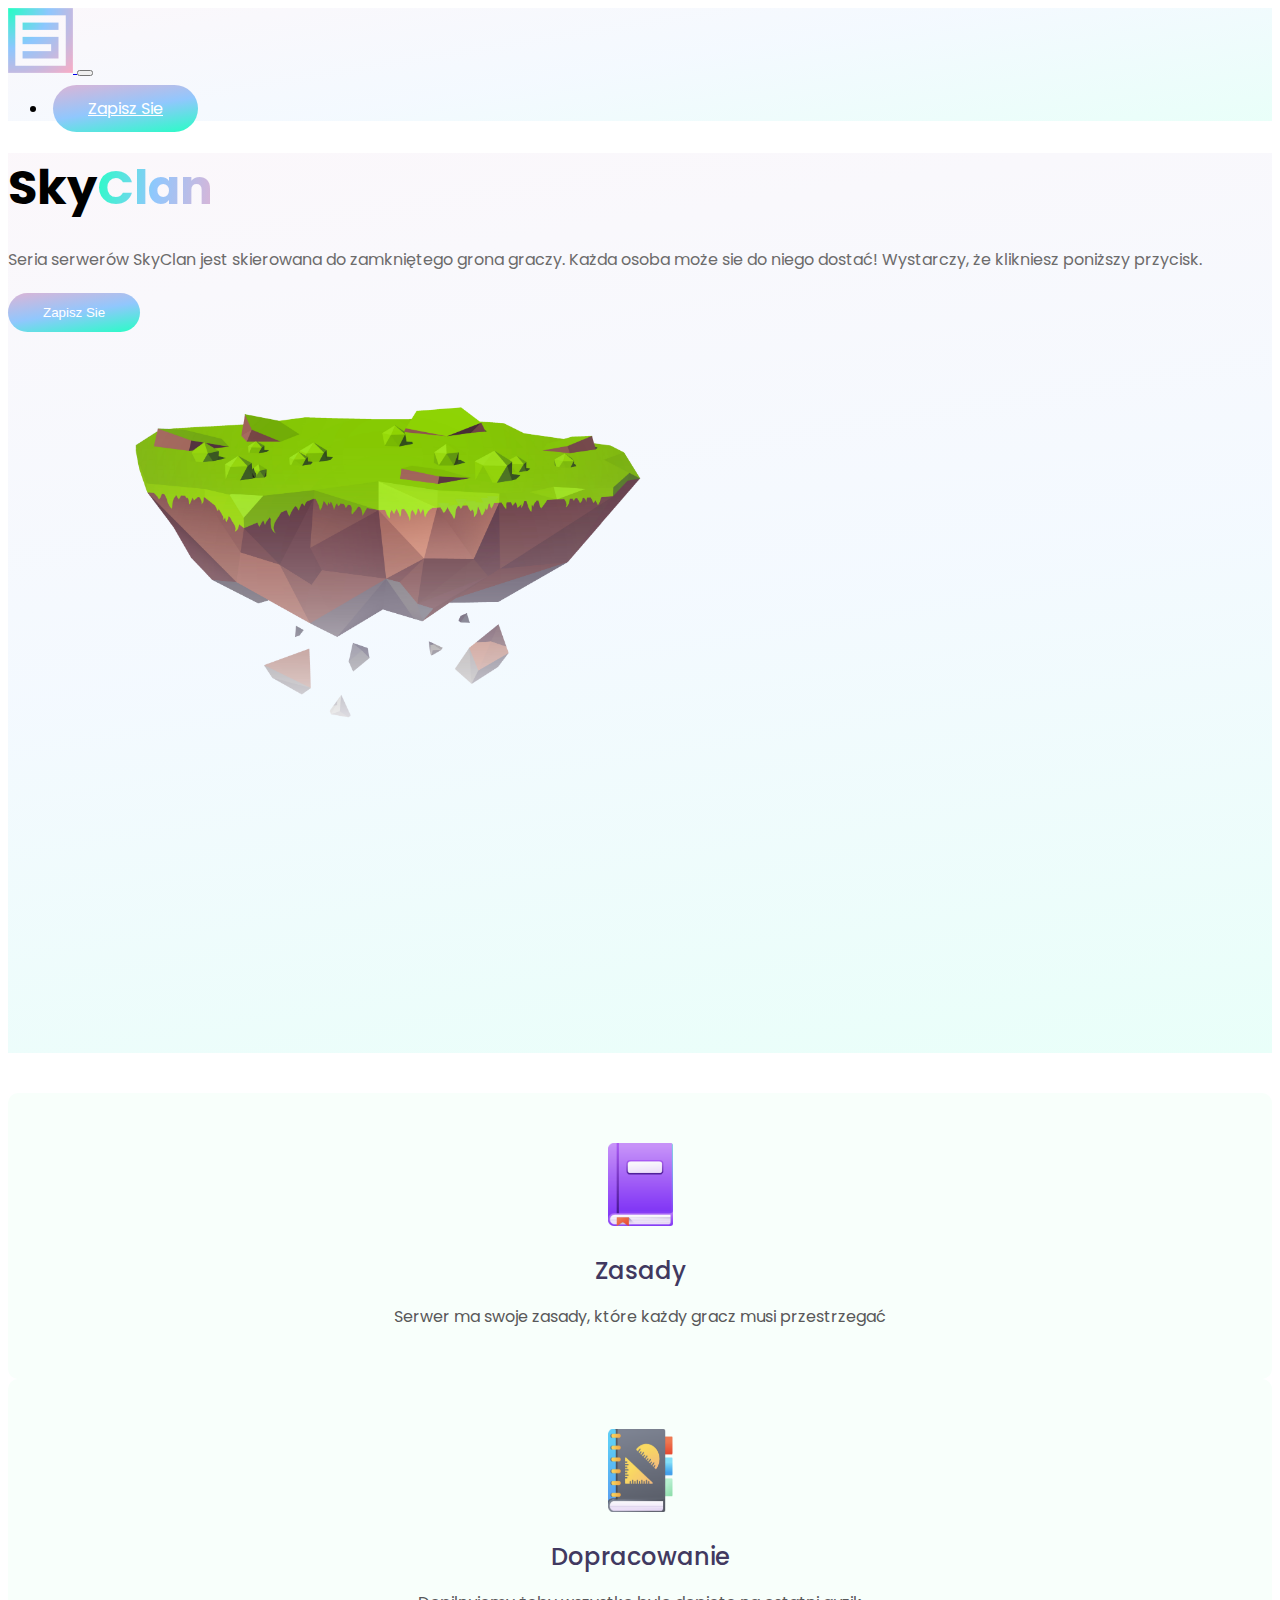
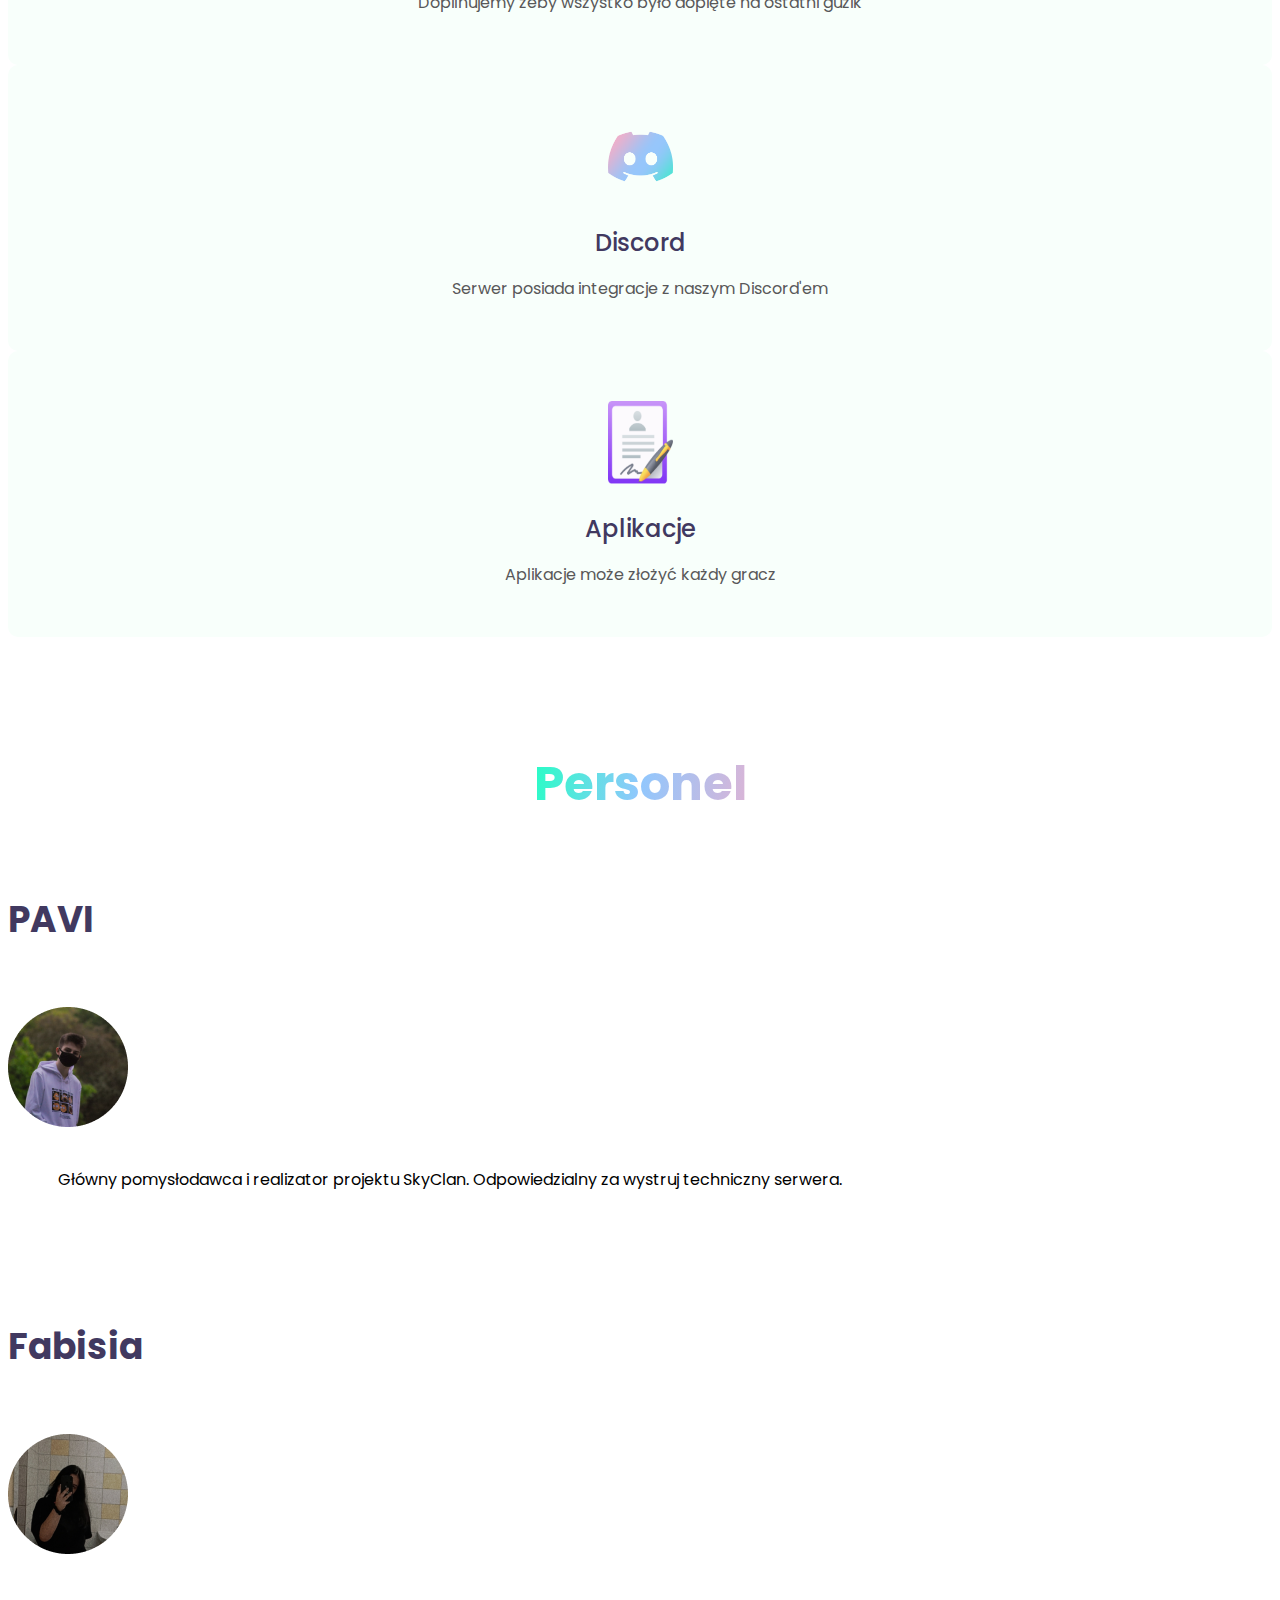
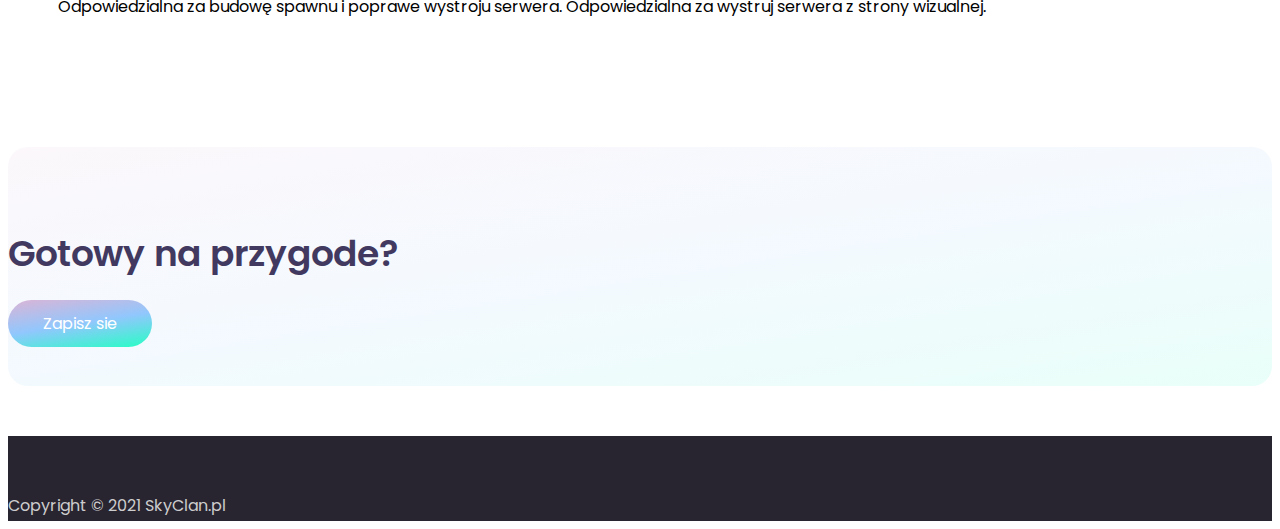
==== index.html @ 45b45f4d "Add files via upload" ====
<!DOCTYPE html>
<html lang="pl">
<head>
    <meta charset="UTF-8">
    <meta name="viewport" content="width=device-width, initial-scale=1.0">
    <title>SkyClan</title>
    <link rel="stylesheet" href="https://stackpath.bootstrapcdn.com/bootstrap/4.5.0/css/bootstrap.min.css" integrity="sha384-9aIt2nRpC12Uk9gS9baDl411NQApFmC26EwAOH8WgZl5MYYxFfc+NcPb1dKGj7Sk" crossorigin="anonymous">   
    <link href="https://fonts.googleapis.com/css2?family=Poppins:ital,wght@0,100;0,200;0,300;0,400;0,500;0,600;0,700;0,800;0,900;1,100;1,200;1,300;1,400;1,500;1,600;1,700;1,800;1,900&display=swap" rel="stylesheet">  
    <link rel="stylesheet" href="style.css"> 
    <link rel="shortcut icon" href="logo.png">

    <meta content="SkyClan" property="og:title">
    <meta content="SkyClan Official page." property="og:description">
    <meta content="https://media.discordapp.net/attachments/711134275398795275/913499592010649631/SkyClan-ByPavi.png" property="og:image">
    <meta content="#94a8f1" data-react-helmet="true" name="theme-color">
</head>
<body>
    <!--
    ===================
        NAVIGATION
    ===================
    -->
    <header class="nav-scroll fixed-top mh-xss-mobile-nav">
        <div class="container">
            <nav class="navbar navbar-expand-lg navbar-light">
                <a class="navbar-brand" href="#">
                    <img src="images/logo.png" alt="" width="65">
                </a>
                <button class="navbar-toggler" type="button" data-toggle="collapse" data-target="#navbarNav" aria-controls="navbarNav" aria-expanded="false" aria-label="Toggle navigation">
                    <span class="navbar-toggler-icon"></span>
                </button>
                <div class="collapse navbar-collapse" id="navbarNav">
                    <ul class="navbar-nav ml-auto">
                        <li class="nav-item">
                            <a class="nav-link nav-btn" href="#subscribe">Zapisz Sie</a>
                        </li>                            
                    </ul>
                </div>
            </nav>
        </div>
    </header>
    <!--
    ==============
        HOME 
    ==============
    -->
    <section class="header-section d-flex align-items-center">
        <div class="container">
            <div class="row">
                <div class="col-lg-5 col-md-12">
                    <div class="header-details">
                        <h1>Sky<span>Clan</span></h1>
                        <p>Seria serwerów SkyClan jest skierowana do zamkniętego grona graczy. Każda osoba może sie do niego dostać! Wystarczy, że klikniesz poniższy przycisk.</p>
                        <button class="get-btn">Zapisz Sie</button>
                    </div>
                </div>
                <div class="col-lg-6 col-md-12 ml-auto">
                    <div class="header-image">
                        <img src="images/picture/header-image.png" alt="" class="img-fluid floating" width="700">
                    </div>
                </div>
            </div>
        </div>
    </section>  
    <!--
    ==============
        Cards 
    ==============
    -->  
    <section class="cards-section sec-padding">
        <div class="container">
            <div class="row">
                <div class="col-md-6 col-lg-3 col-sm-6">
                    <div class="cards-inner">
                        <img src="images/icon/book.png" alt="" class="img-fluid">
                        <h5>Zasady</h5>
                        <p>Serwer ma swoje zasady, które każdy gracz musi przestrzegać</p>
                    </div>
                </div>
                <div class="col-md-6 col-lg-3 col-sm-6">
                    <div class="cards-inner">
                        <img src="images/icon/students-icon-2.png" alt="" class="img-fluid">
                        <h5>Dopracowanie</h5>
                        <p>Dopilnujemy żeby wszystko było dopięte na ostatni guzik</p>
                    </div>
                </div>
                <div class="col-md-6 col-lg-3 col-sm-6">
                    <div class="cards-inner">
                        <img src="images/icon/discord.png" alt="" class="">
                        <h5>Discord</h5>
                        <p>Serwer posiada integracje z naszym Discord'em</p>
                    </div>
                </div>
                <div class="col-md-6 col-lg-3 col-sm-6">
                    <div class="cards-inner">
                        <img src="images/icon/student-icon.png" alt="" class="img-fluid">
                        <h5>Aplikacje</h5>
                        <p>Aplikacje może złożyć każdy gracz</p>
                    </div>
                </div>                                                
            </div>
        </div>
    </section>    
    <!--
    ==============
        Testimonial 
    ==============
    -->  

    <section class="testimonial-section sec-padding">      
        <div class="container">
            <div class="header-details">
                <center><h1><span>Personel</span></h1></center>
            </div>
            <br>
            <h2 class="text-center title-text">PAVI</h2>  
            <div class="row">
                <div class="col-md-9 mx-auto">
                    <div class="testimonial-inner d-lg-flex justify-content-between">
                        <img src="images/picture/pavi.png" alt="" class="img-fluid">
                        <p>Główny pomysłodawca i realizator projektu SkyClan. Odpowiedzialny za wystruj techniczny serwera.</p>
                    </div>
                </div>
            </div>
        </div>
    </section> 
    <section class="testimonial-section sec-padding">      
        <div class="container">
            <h2 class="text-center title-text">Fabisia</h2>  
            <div class="row">
                <div class="col-md-9 mx-auto">
                    <div class="testimonial-inner d-lg-flex justify-content-between">
                        <img src="images/picture/fabisia.png" alt="" class="img-fluid">
                        <p>Odpowiedzialna za budowę spawnu i poprawe wystroju serwera. Odpowiedzialna za wystruj serwera z strony wizualnej.</p>
                    </div>
                </div>
            </div>
        </div>
    </section> 
    <!--
    ==============
        Subscribe 
    ==============
    -->  
    <section class="subscribe-section" id="subscribe">
        <div class="container">
            <div class="row">
                <div class="col-md-12 col-lg-9 mx-auto">
                    <div class="subscribe-inner text-center">
                        <h2>Gotowy na przygode?</h2>
                        <a href="#" class="get-btn">Zapisz sie</a>                        
                    </div>
                </div>
            </div>
        </div>
    </section>    
    <!--
    ==============
        Footer 
    ==============
    -->  
    <footer class="footer-section">
        <div class="container">
            <div class="copyright text-center">
                <small>Copyright © 2021 SkyClan.pl</small>
            </div>
        </div>
    </footer>    
    <script src="https://code.jquery.com/jquery-3.5.1.slim.min.js" integrity="sha384-DfXdz2htPH0lsSSs5nCTpuj/zy4C+OGpamoFVy38MVBnE+IbbVYUew+OrCXaRkfj" crossorigin="anonymous"></script>
    <script src="https://cdn.jsdelivr.net/npm/popper.js@1.16.0/dist/umd/popper.min.js" integrity="sha384-Q6E9RHvbIyZFJoft+2mJbHaEWldlvI9IOYy5n3zV9zzTtmI3UksdQRVvoxMfooAo" crossorigin="anonymous"></script>
    <script src="https://stackpath.bootstrapcdn.com/bootstrap/4.5.0/js/bootstrap.min.js" integrity="sha384-OgVRvuATP1z7JjHLkuOU7Xw704+h835Lr+6QL9UvYjZE3Ipu6Tp75j7Bh/kR0JKI" crossorigin="anonymous"></script>
</body>
</html>
---- style.css ----
html{
    scroll-behavior: smooth;
}
body{
    font-family: 'Poppins', sans-serif;
}
.nav-item a{
    font-size: 16px;
    line-height: 24px;
    color: #000000;
}
.sec-padding{
    padding-bottom: 80px;
}
.fixed-top{
    background: rgb(39,254,197);
    background: linear-gradient(351deg, rgba(39,254,197, 0.1) 0%, rgba(145,199,253, 0.1) 50%, rgba(249, 173, 198, 0.1) 120%);
}
.nav-item{
    padding: 0px 5px;
}
.nav-btn{
    padding: 12px 35px;
    background: rgb(39,254,197);
    background: linear-gradient(351deg, rgba(39,254,197, 1) 0%, rgba(145,199,253, 1) 50%, rgba(249, 173, 198, 1) 120%);
    color: #ffffff !important;
    border: none;
    border-radius: 33px;
}

/* Header section */
.header-section{
    height: 100vh;
    background: rgb(39,254,197);
    background: linear-gradient(351deg, rgba(39,254,197, 0.1) 0%, rgba(145,199,253, 0.1) 50%, rgba(249, 173, 198, 0.1) 120%);
}
.header-details h6{
    color: #FD511A;
    font-weight: normal;
    font-size: 16px;
    line-height: 24px;
    margin-bottom: 10px;
}
.header-details h1{
    font-weight: bold;
    font-size: 48px;
    line-height: 70px;
    color: #000000;
    margin-bottom: 19px;
}
.header-details h1 span{
    background: -webkit-linear-gradient(351deg, rgba(39,254,197, 1) 0%, rgba(145,199,253, 1) 50%, rgba(249, 173, 198, 1) 120%);
     -webkit-background-clip: text;
     -webkit-text-fill-color: transparent;
}
.header-details p{
    font-size: 16px;
    line-height: 36px;
    color: #6C6B6B;
    margin-bottom: 15px;
}
.get-btn{
    padding: 12px 35px;
    background: rgb(39,254,197);
    background: linear-gradient(351deg, rgba(39,254,197, 1) 0%, rgba(145,199,253, 1) 50%, rgba(249, 173, 198, 1) 120%);
    color: #ffffff;
    border: none;
    border-radius: 33px;
    transition: all .3s;
}
.get-btn:hover{
    background-color: #1d9660;
}

/* Cards section */
.cards-section{
    margin-top: 40px;
}
.cards-inner{
    padding: 50px 0px;
    text-align: center;
    background: #F8FFFB;
    border-radius: 10px;
    transition: all .4s;
}
.cards-inner:hover{
    background: #FFFFFF;
    box-shadow: 0px 20px 40px rgba(0, 0, 0, 0.1);
}
.cards-inner img{
    width: 65px;
    height: 83px;
}
.cards-inner h5{
    font-weight: 500;
    font-size: 24px;
    line-height: 36px;
    color: #413960;
    margin-top: 20px;
    margin-bottom: 0;
}
.cards-inner p{
    font-size: 16px;
    line-height: 24px;
    color: #585859;
    margin-bottom: 0;
}

/* course-section */
.title-text{
    font-size: 36px;
    line-height: 54px;
    color: #413960;
    font-weight: bold;
    margin-bottom: 60px;
}
.card{
    border: none;
    background: #FFFFFF;
    box-shadow: 0px 10px 40px rgba(0, 0, 0, 0.1);
    border-radius: 18px;
}
.card-img-top{
    padding: 20px;
    padding-bottom: 0;
}
.card-body h5{
    font-weight: 500;
    font-size: 24px;
    line-height: 36px;
    color: #413960;
    margin-bottom: 3px;
}
.card-body p{
    font-size: 16px;
    line-height: 24px;
    color: #585859;
    margin-bottom: 19px;
}
.buy-btn{
    padding: 8px 27px;
    background-color: #21B573;
    color: #ffffff;
    border: none;
    border-radius: 33px;
    transition: all .3s;
}
.buy-btn:hover{
    background-color: #1d9660;
}
.card-footer{
    background: #ffffff;
    border-top: 0px;
    border-radius: 18px !important;
}
.date img{
    width: 24px;
    height: 24px;
}
.date h6{
    font-weight: 500;
    font-size: 16px;
    line-height: 24px;
    color: #585859;
    margin-left: 3px;
}
/* video area */
.video-section{
    background-color: #F0FFF0;
    padding: 80px 0px;
    margin-bottom: 50px;
}
.video-details h2{
    font-size: 36px;
    line-height: 54px;
    color: #413960;
}
.video-image img{
    border-radius: 20px;
}
.video-image{
    position: relative;
}
.video-icon{
    width: 70px;
    height: 70px;
    border-radius: 50%;
    background: #ffffff;
    position: absolute;
    top: 50%;
    left: 50%;
    transform: translate(-50%, -50%);
    display: grid;
    place-items: center;
    cursor: pointer;
}
/* testimonail section */
.testimonial-inner p{
    font-weight: normal;
    font-size: 16px;
    line-height: 30px;
    margin-bottom: 0;
    padding: 15px 0px;
    margin-left: 50px;
}
/* subscribe area */
.subscribe-inner{
    background: rgb(39,254,197);
    background: linear-gradient(351deg, rgba(39,254,197, 0.1) 0%, rgba(145,199,253, 0.1) 50%, rgba(249, 173, 198, 0.1) 120%);
    padding: 50px 0px;
    border-radius: 20px;
    margin-top: 30px;
    margin-bottom: 50px;
}
.subscribe-inner h2{
    font-size: 36px;
    line-height: 54px;
    color: #413960;
    margin-bottom: 30px;
    font-weight: 600;
}
.subscribe-inner a{
    text-decoration: none;
    color: #ffffff;
}
/* Footer section */
.footer-section{
    padding-top: 55px;
    background: #282531;
    color: #FFFFFF;
}
.footer-p p{
    font-weight: normal;
    font-size: 16px;
    line-height: 30px;
}
.footer-inner{
    padding-bottom: 75px;
}
.footer-list-item ul li{
    font-size: 16px;
    line-height: 30px;
    margin-bottom: 5px;
}
.footer-list-item ul li:nth-child(1){
    font-weight: bold;
}
.footer-list-item a{
    color: #FFFFFF;
    text-decoration: none;
}
small{
    font-size: 16px;
    line-height: 30px;
    color: #CDCDCD;
}

/* Responsive Css */
@media only screen and (max-width: 1024px) {
    .header-section{
        padding-top: 80px;
    }
}
@media only screen and (max-width: 991px) {
    .header-section {
        height: 100%;
        padding-bottom: 50px;
        padding-top: 0;
    }
    .header-details {
        padding-top: 120px;
    }
    .cards-inner{
        margin-bottom: 20px;
    }
    .video-details {
        margin-bottom: 50px;
    }
    .testimonial-inner{
        text-align: center;
    }
    .testimonial-inner p{
        margin-left: 0;
    }
    .nav-btn{
        max-width: 20%;
        text-align: center;
    }
}
@media only screen and (max-width: 767px) {
    .card-deck{
        display: block !important;
    }
    .card{
        margin-bottom: 30px !important;
    }
}
@media only screen and (max-width: 575px) {
    .header-details h1 {
        font-size: 44px;
        line-height: 65px;
        margin-bottom: 15px;
    }
    .footer-list-item ul li {
        font-size: 14px;
        line-height: 26px;
    }
}

@media only screen and (max-width: 575px) {
    .header-details2 h1 {
        font-size: 44px;
        line-height: 65px;
        margin-bottom: 15px;
    }
}

.floating { 
    animation-name: floating;
    animation-duration: 8s;
    animation-iteration-count: infinite;
    animation-timing-function: ease-in-out;
    margin-left: 30px;
    margin-top: 5px;
}
 
@keyframes floating {
    0% { transform: translate(5px,  0px); }
    50%  { transform: translate(0, 20px); }
    100%   { transform: translate(5px, -0px); }   
}
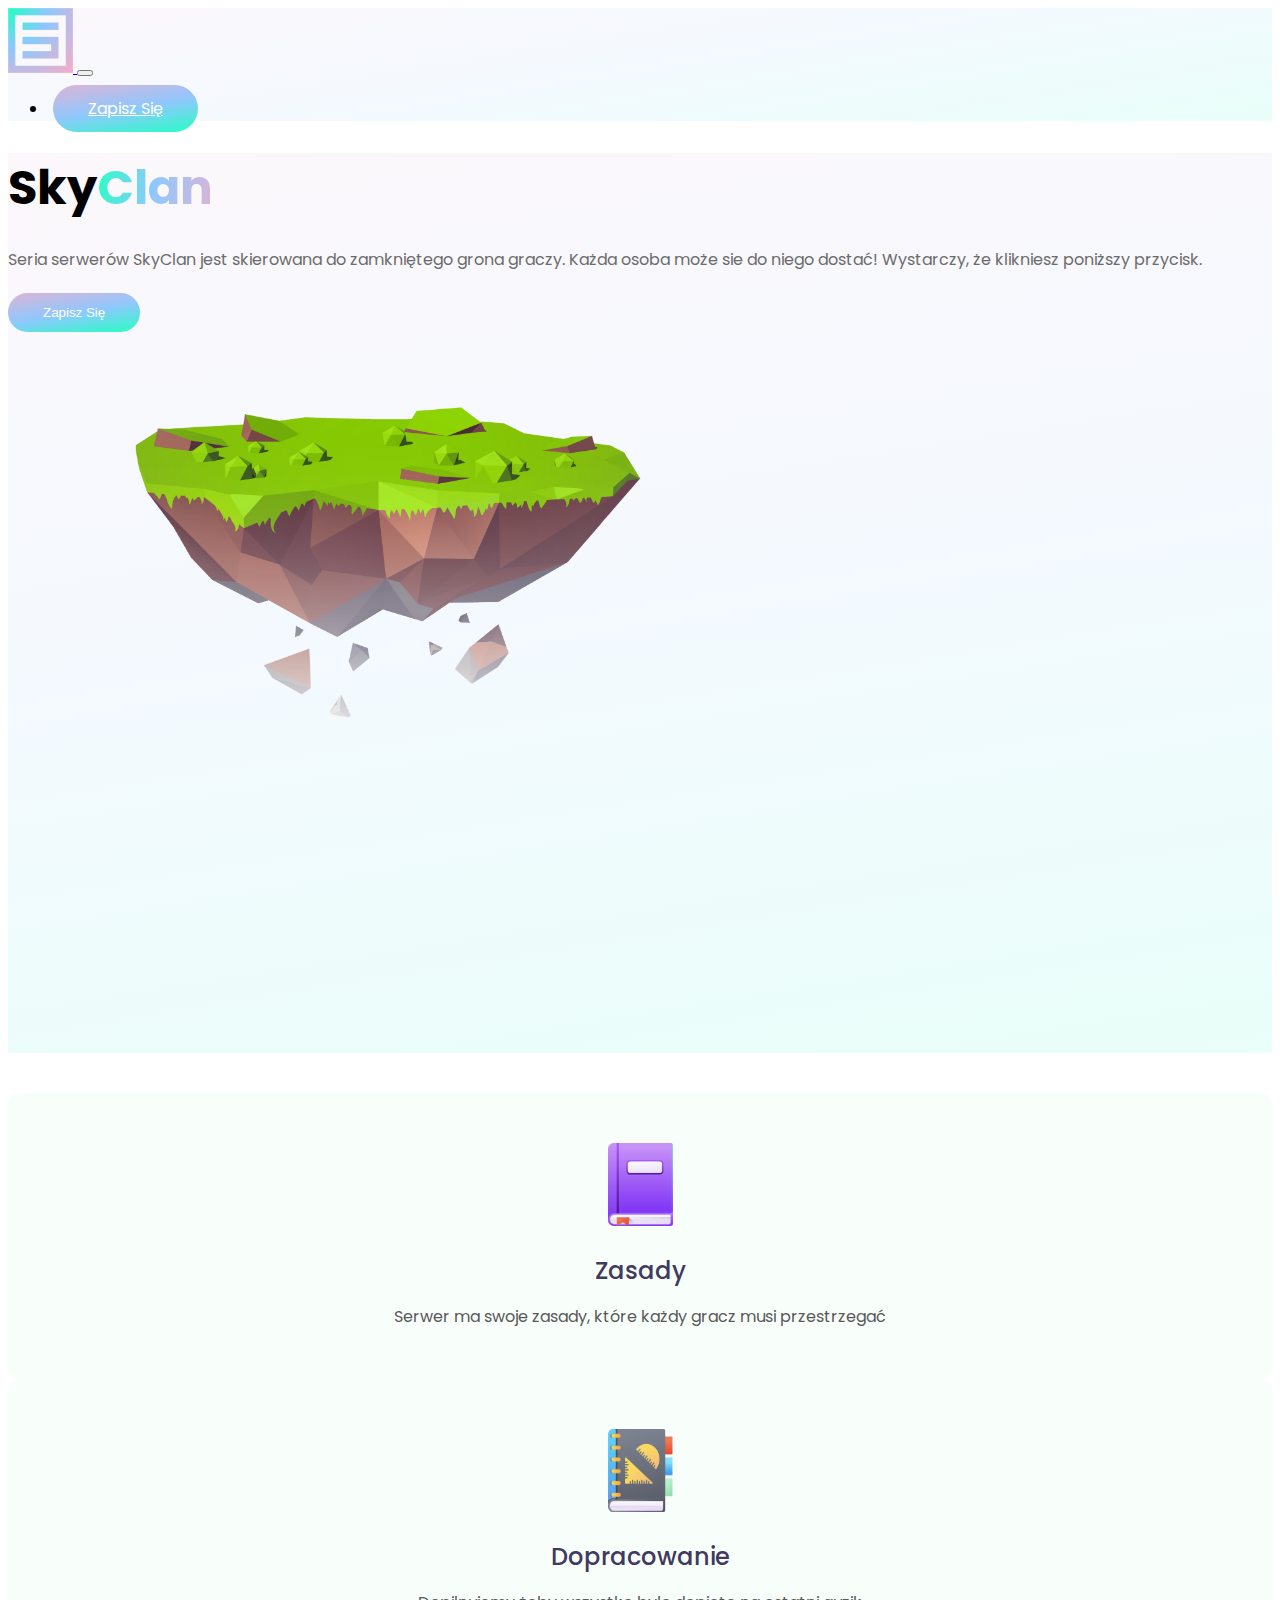
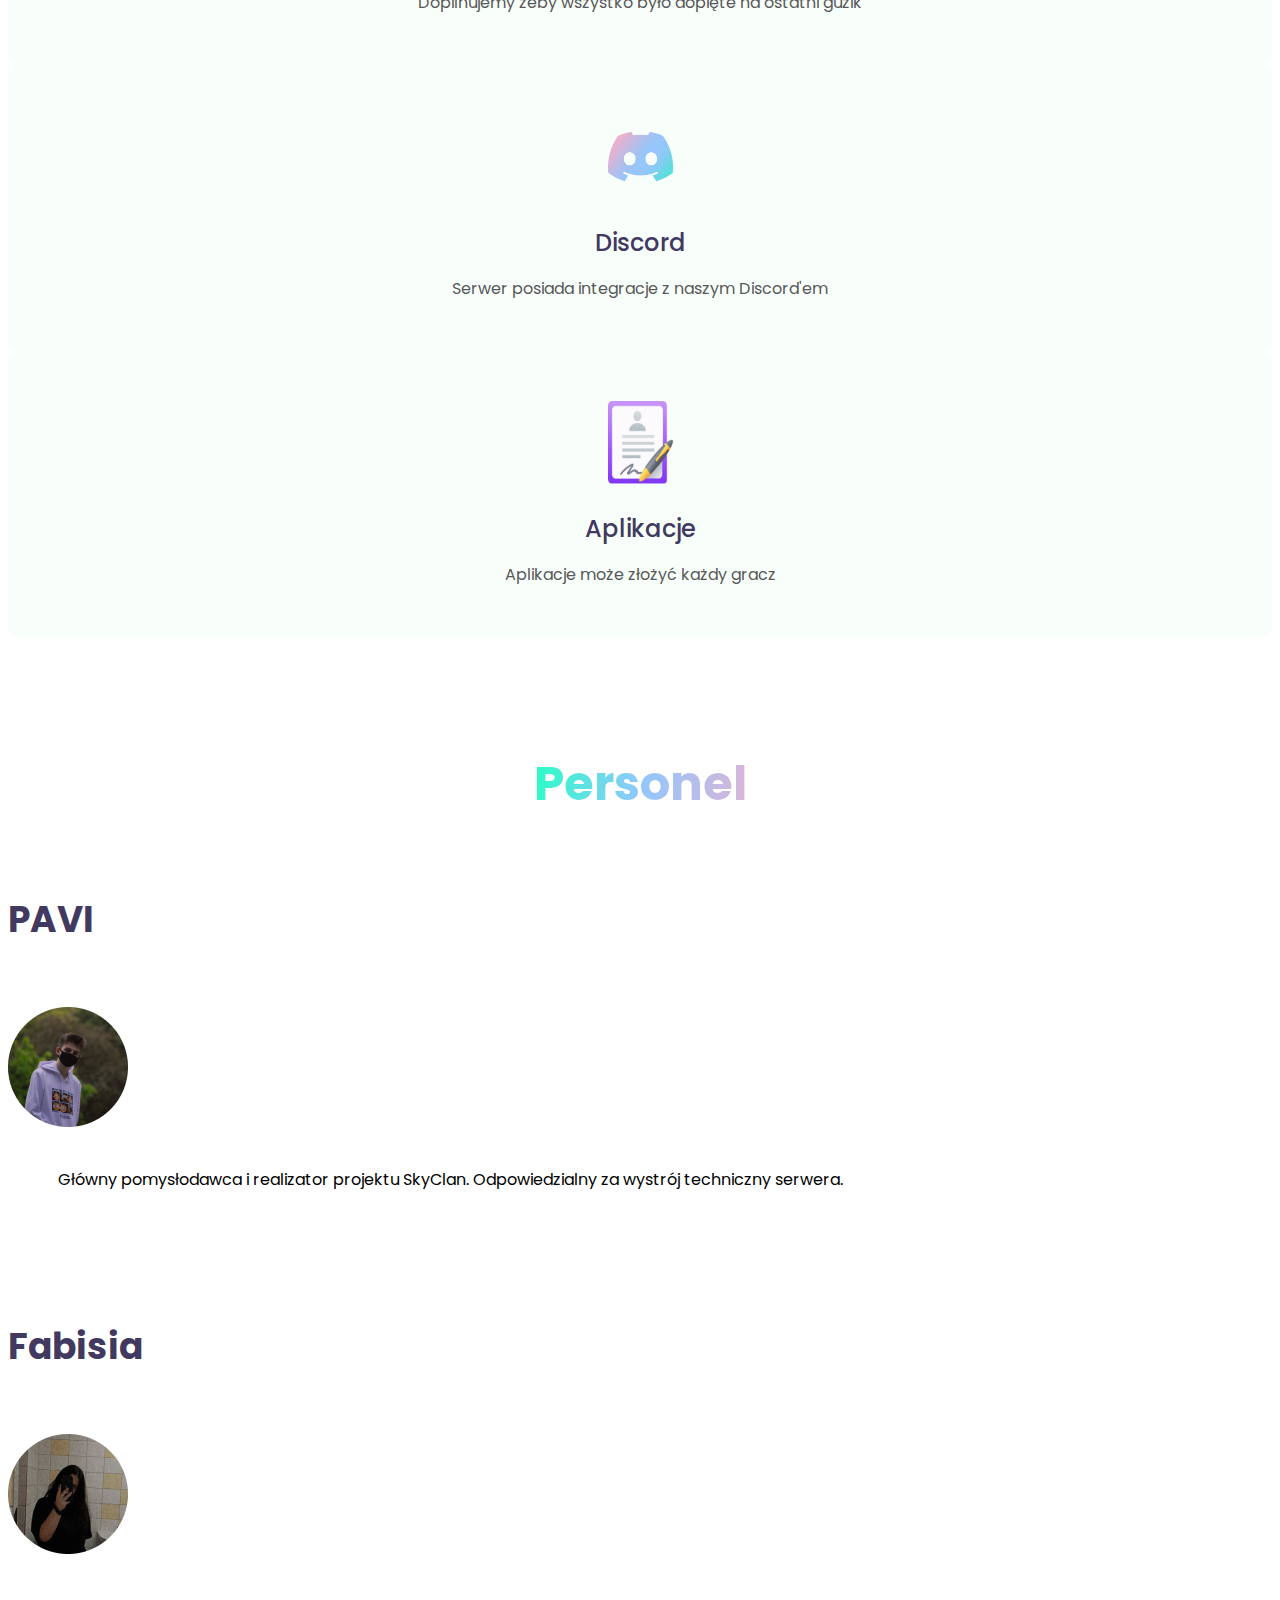
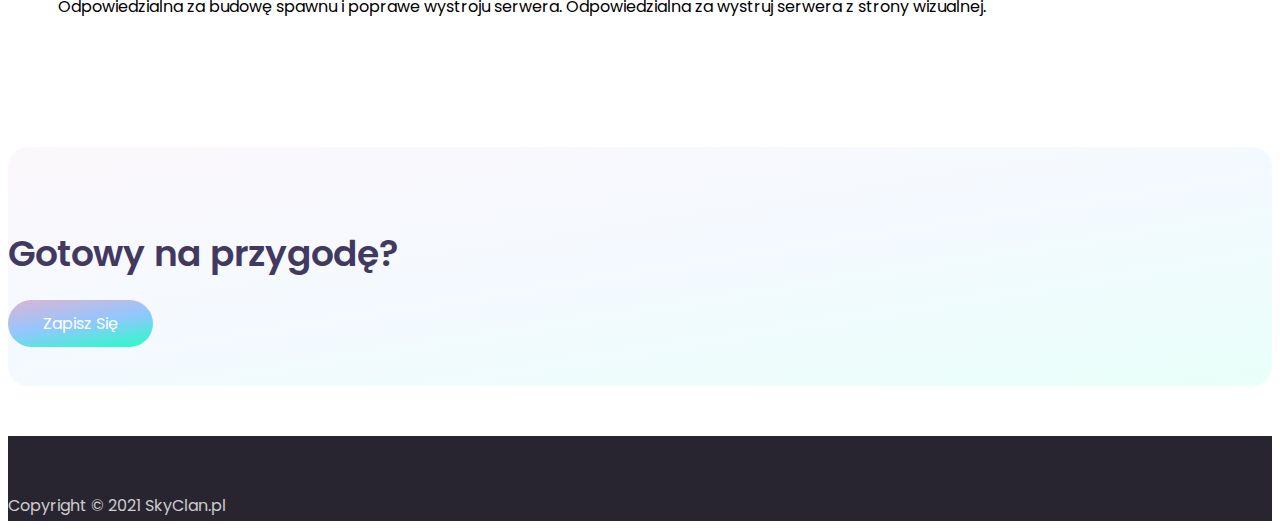
==== commit 500afc1e: "Update index.html" ====
--- a/index.html
+++ b/index.html
@@ -7,7 +7,7 @@
     <link rel="stylesheet" href="https://stackpath.bootstrapcdn.com/bootstrap/4.5.0/css/bootstrap.min.css" integrity="sha384-9aIt2nRpC12Uk9gS9baDl411NQApFmC26EwAOH8WgZl5MYYxFfc+NcPb1dKGj7Sk" crossorigin="anonymous">   
     <link href="https://fonts.googleapis.com/css2?family=Poppins:ital,wght@0,100;0,200;0,300;0,400;0,500;0,600;0,700;0,800;0,900;1,100;1,200;1,300;1,400;1,500;1,600;1,700;1,800;1,900&display=swap" rel="stylesheet">  
     <link rel="stylesheet" href="style.css"> 
-    <link rel="shortcut icon" href="logo.png">
+    <link rel="shortcut icon" href="images/logo.png">
 
     <meta content="SkyClan" property="og:title">
     <meta content="SkyClan Official page." property="og:description">
@@ -32,7 +32,7 @@
                 <div class="collapse navbar-collapse" id="navbarNav">
                     <ul class="navbar-nav ml-auto">
                         <li class="nav-item">
-                            <a class="nav-link nav-btn" href="#subscribe">Zapisz Sie</a>
+                            <a class="nav-link nav-btn" href="https://skyclan.pl/discord">Zapisz Się</a>
                         </li>                            
                     </ul>
                 </div>
@@ -51,7 +51,7 @@
                     <div class="header-details">
                         <h1>Sky<span>Clan</span></h1>
                         <p>Seria serwerów SkyClan jest skierowana do zamkniętego grona graczy. Każda osoba może sie do niego dostać! Wystarczy, że klikniesz poniższy przycisk.</p>
-                        <button class="get-btn">Zapisz Sie</button>
+                        <button class="get-btn" onclick="window.location.href='/discord'">Zapisz Się</button>
                     </div>
                 </div>
                 <div class="col-lg-6 col-md-12 ml-auto">
@@ -118,7 +118,7 @@
                 <div class="col-md-9 mx-auto">
                     <div class="testimonial-inner d-lg-flex justify-content-between">
                         <img src="images/picture/pavi.png" alt="" class="img-fluid">
-                        <p>Główny pomysłodawca i realizator projektu SkyClan. Odpowiedzialny za wystruj techniczny serwera.</p>
+                        <p>Główny pomysłodawca i realizator projektu SkyClan. Odpowiedzialny za wystrój techniczny serwera.</p>
                     </div>
                 </div>
             </div>
@@ -147,8 +147,8 @@
             <div class="row">
                 <div class="col-md-12 col-lg-9 mx-auto">
                     <div class="subscribe-inner text-center">
-                        <h2>Gotowy na przygode?</h2>
-                        <a href="#" class="get-btn">Zapisz sie</a>                        
+                        <h2>Gotowy na przygodę?</h2>
+                        <a href="https://skyclan.pl/discord" class="get-btn">Zapisz Się</a>                        
                     </div>
                 </div>
             </div>
@@ -170,4 +170,4 @@
     <script src="https://cdn.jsdelivr.net/npm/popper.js@1.16.0/dist/umd/popper.min.js" integrity="sha384-Q6E9RHvbIyZFJoft+2mJbHaEWldlvI9IOYy5n3zV9zzTtmI3UksdQRVvoxMfooAo" crossorigin="anonymous"></script>
     <script src="https://stackpath.bootstrapcdn.com/bootstrap/4.5.0/js/bootstrap.min.js" integrity="sha384-OgVRvuATP1z7JjHLkuOU7Xw704+h835Lr+6QL9UvYjZE3Ipu6Tp75j7Bh/kR0JKI" crossorigin="anonymous"></script>
 </body>
-</html>+</html>
--- a/style.css
+++ b/style.css
@@ -328,4 +328,5 @@
     0% { transform: translate(5px,  0px); }
     50%  { transform: translate(0, 20px); }
     100%   { transform: translate(5px, -0px); }   
-}+    
+}
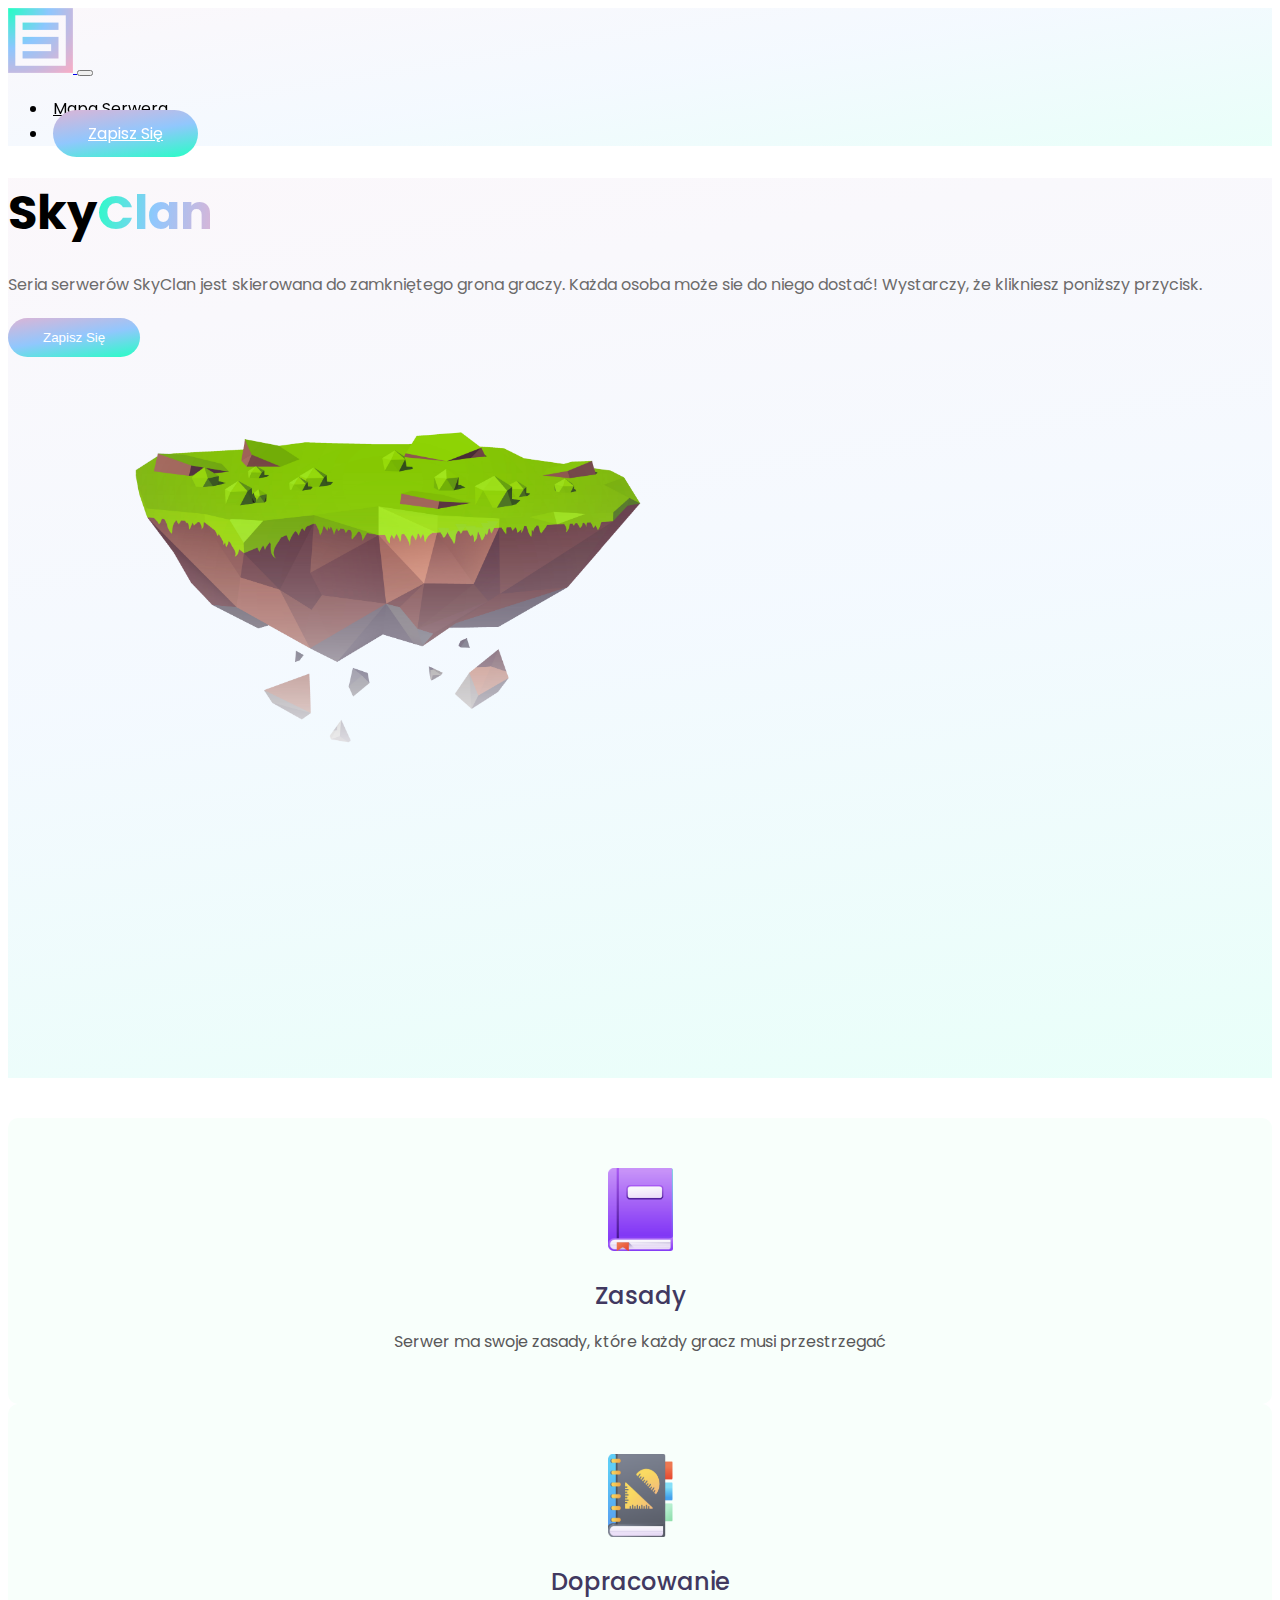
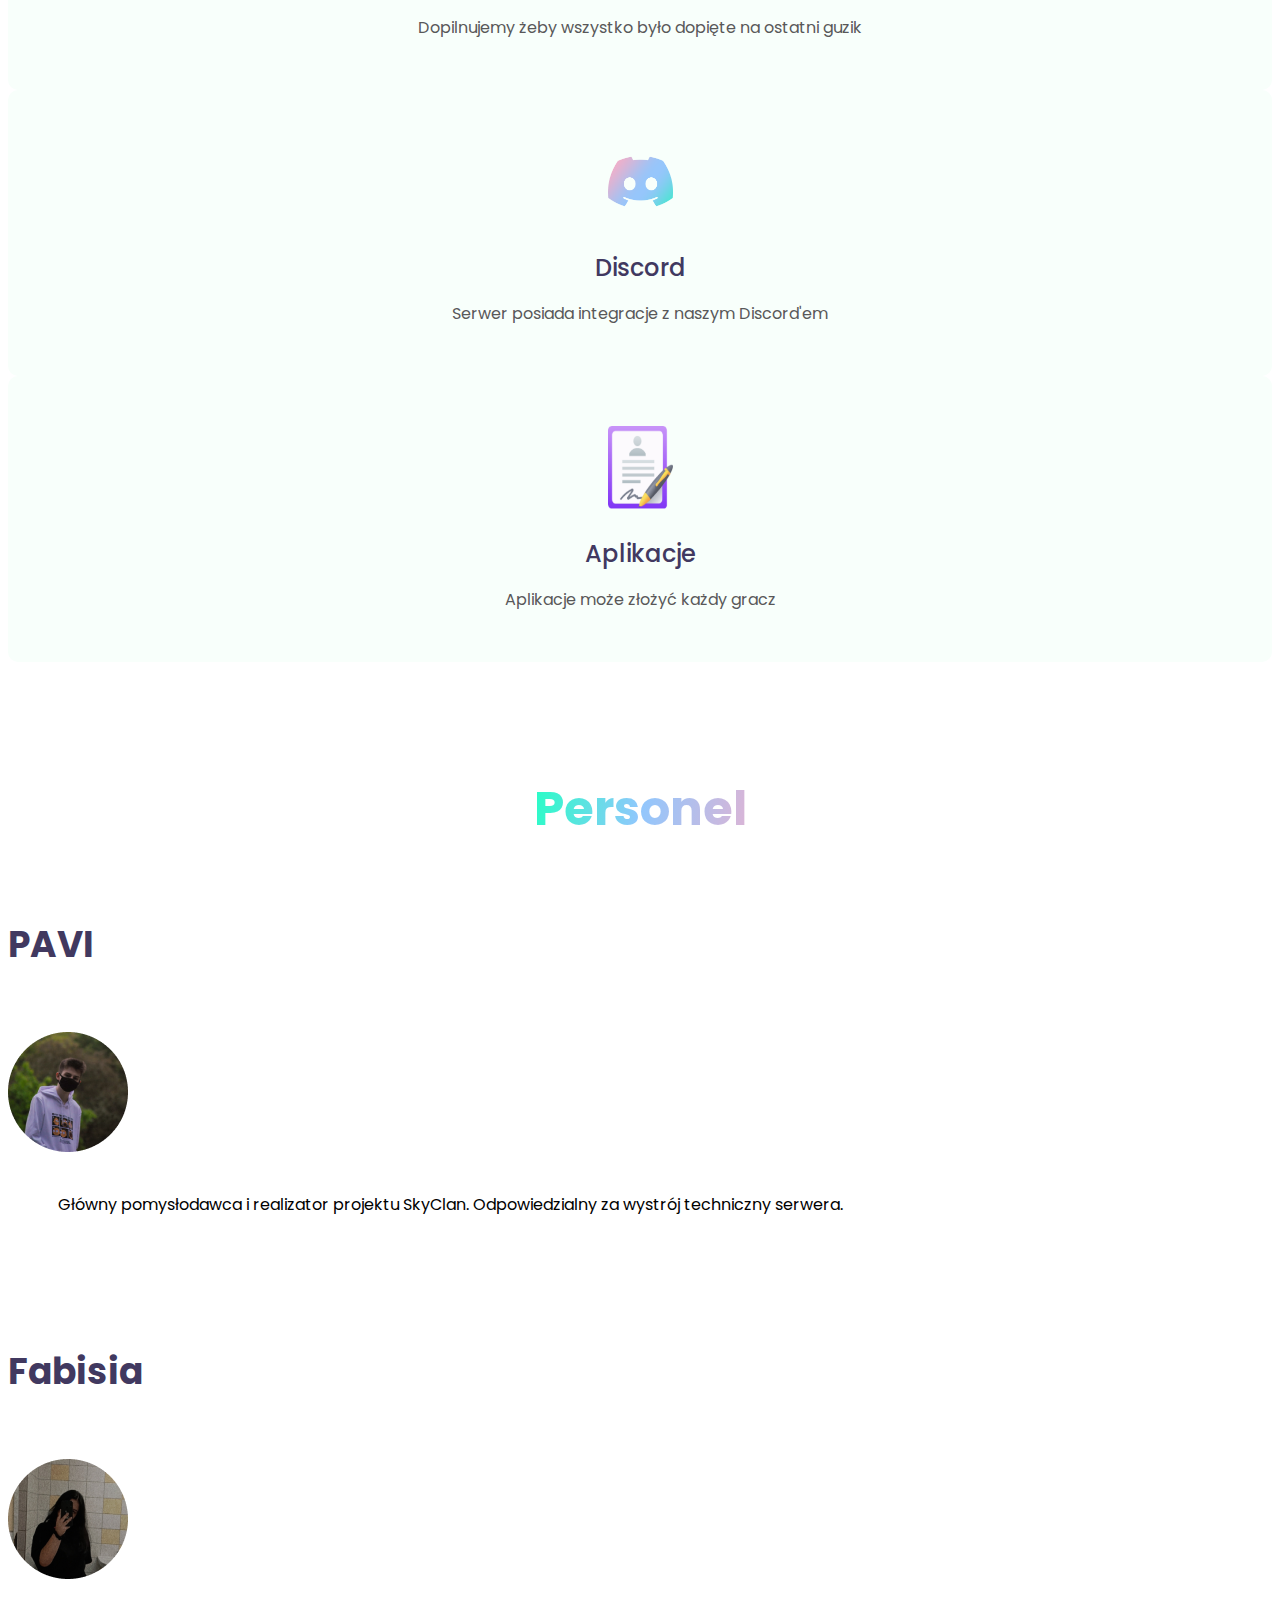
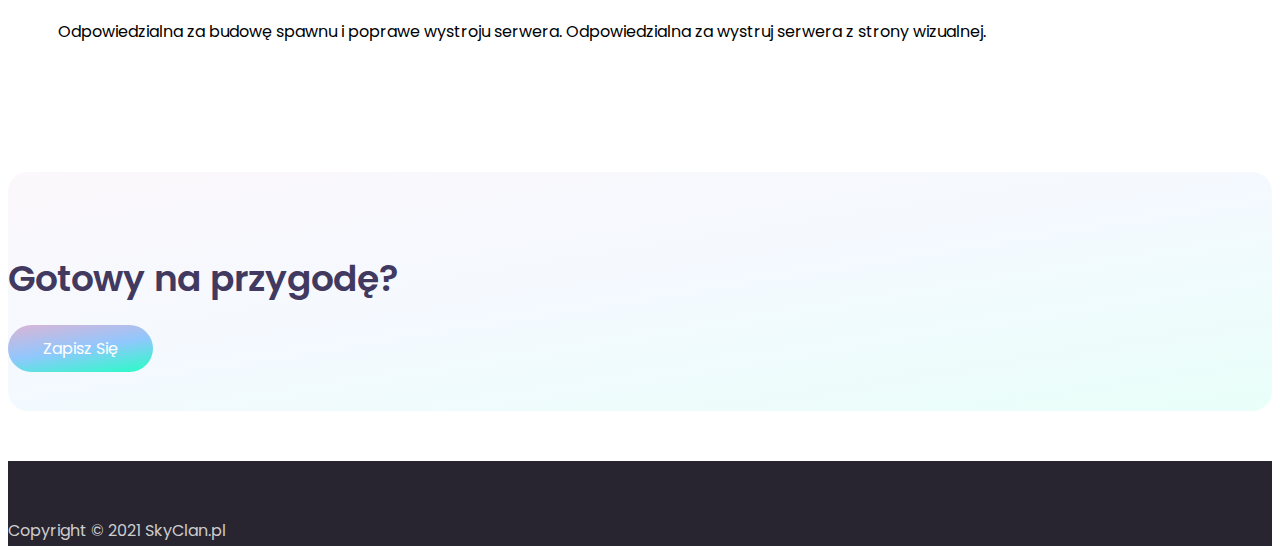
==== commit 09e3067f: "Update index.html" ====
--- a/index.html
+++ b/index.html
@@ -31,6 +31,9 @@
                 </button>
                 <div class="collapse navbar-collapse" id="navbarNav">
                     <ul class="navbar-nav ml-auto">
+                        <li class="nav-item">
+                            <a class="nav-link" href="#">Mapa Serwera</a>
+                        </li>
                         <li class="nav-item">
                             <a class="nav-link nav-btn" href="https://skyclan.pl/discord">Zapisz Się</a>
                         </li>                            
--- a/style.css
+++ b/style.css
@@ -15,6 +15,7 @@
 .fixed-top{
     background: rgb(39,254,197);
     background: linear-gradient(351deg, rgba(39,254,197, 0.1) 0%, rgba(145,199,253, 0.1) 50%, rgba(249, 173, 198, 0.1) 120%);
+    backdrop-filter: blur(15px);
 }
 .nav-item{
     padding: 0px 5px;
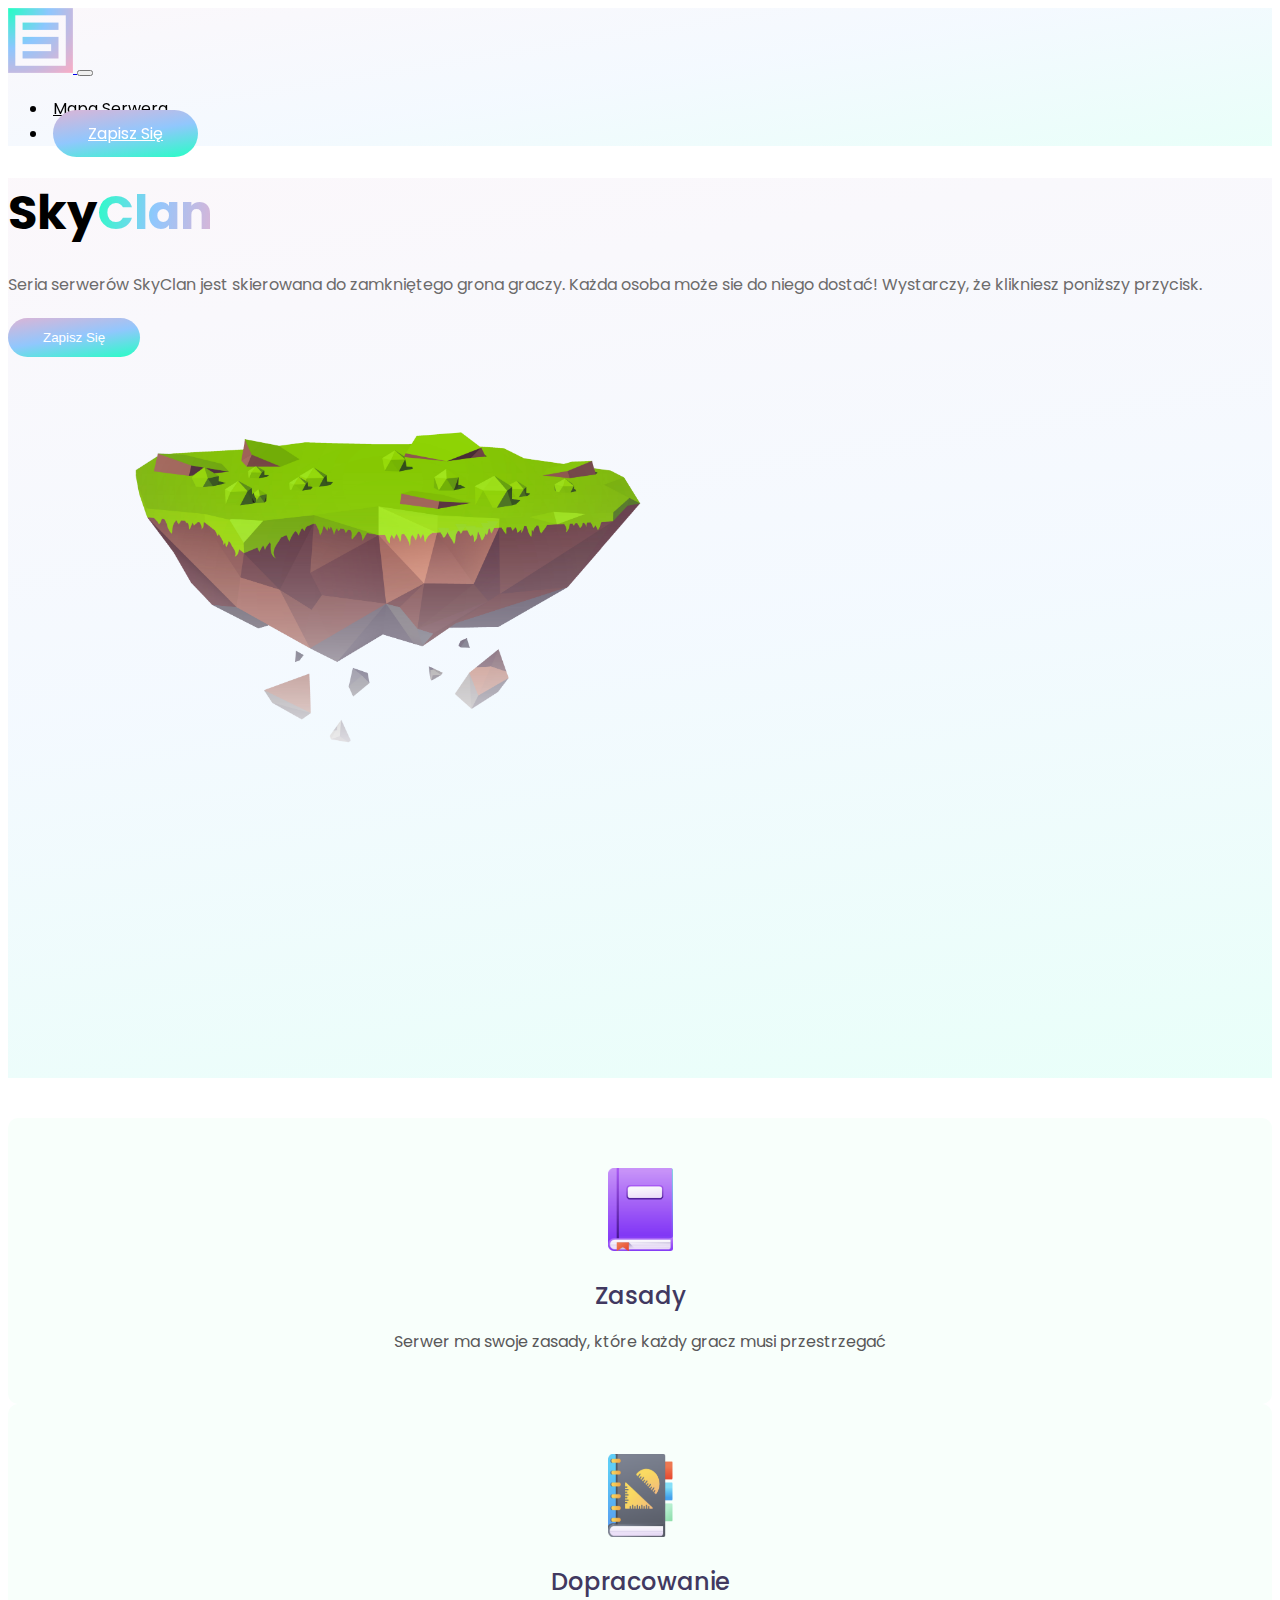
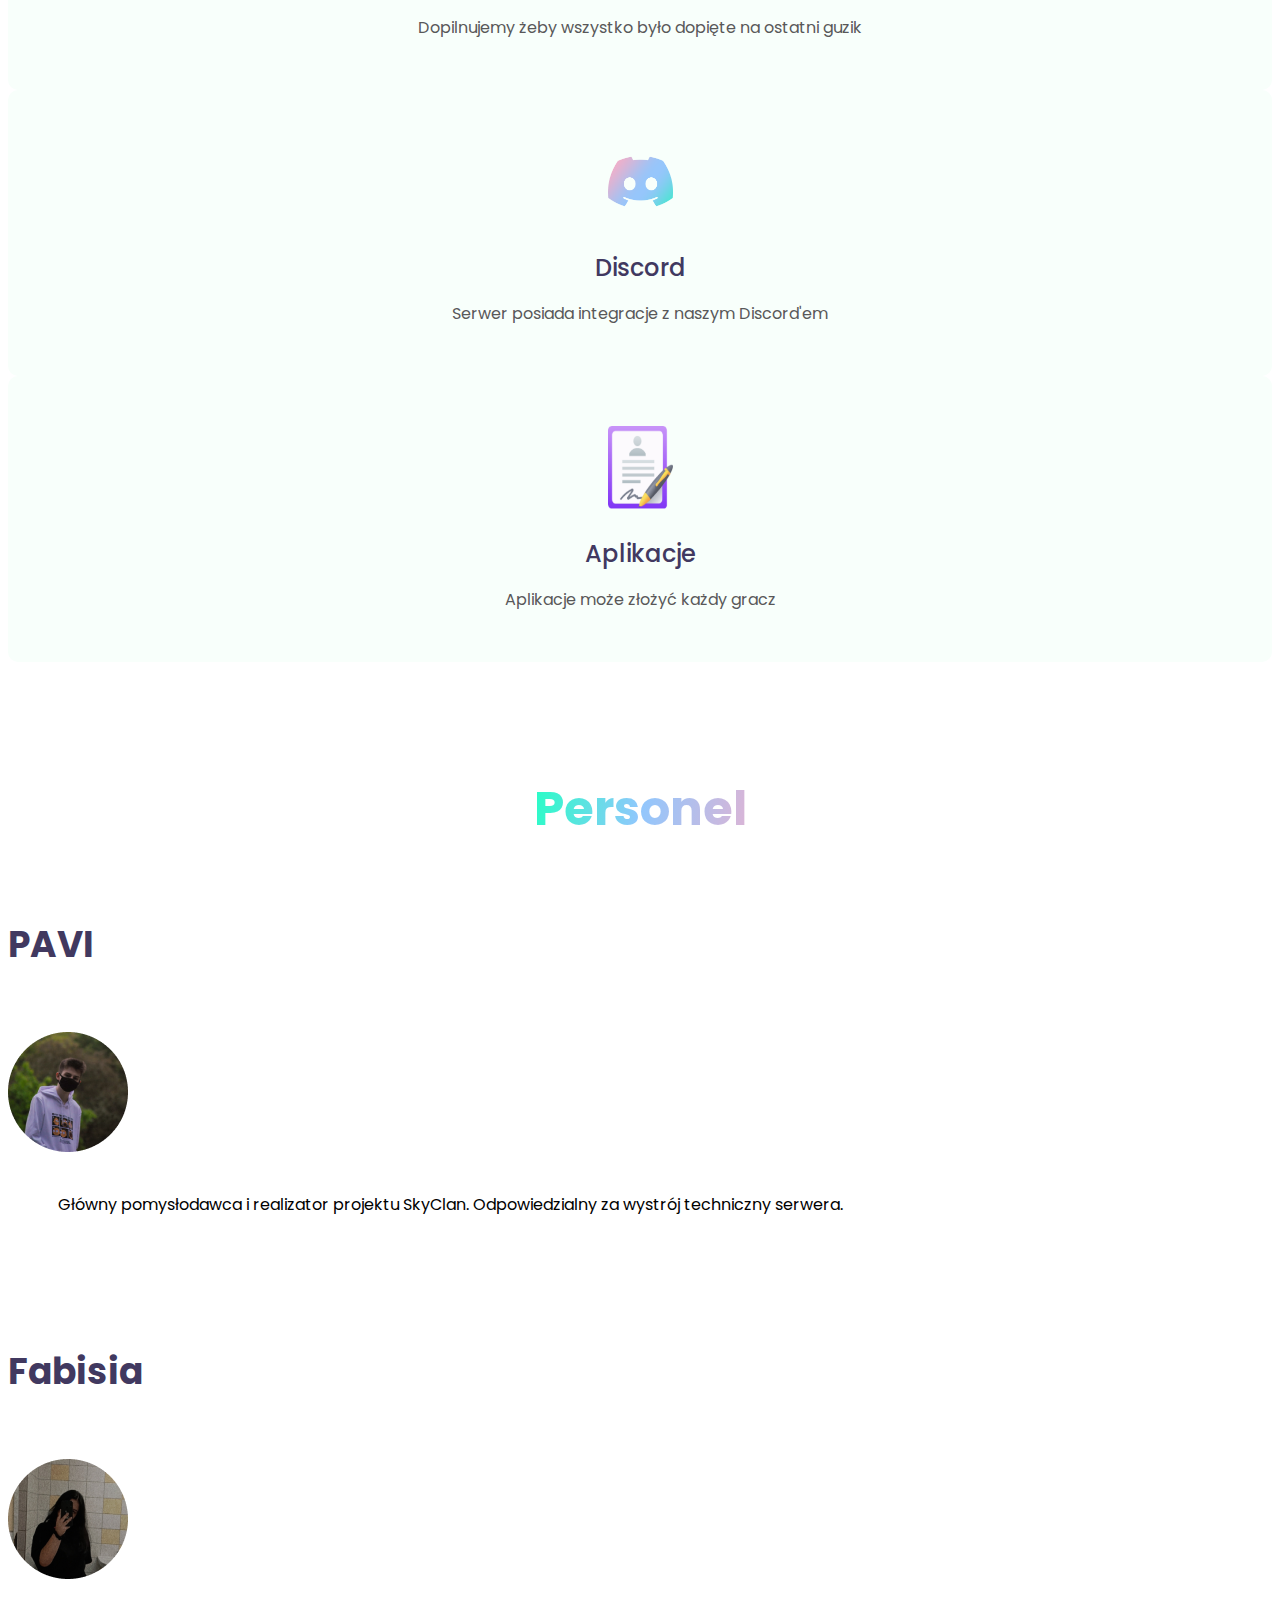
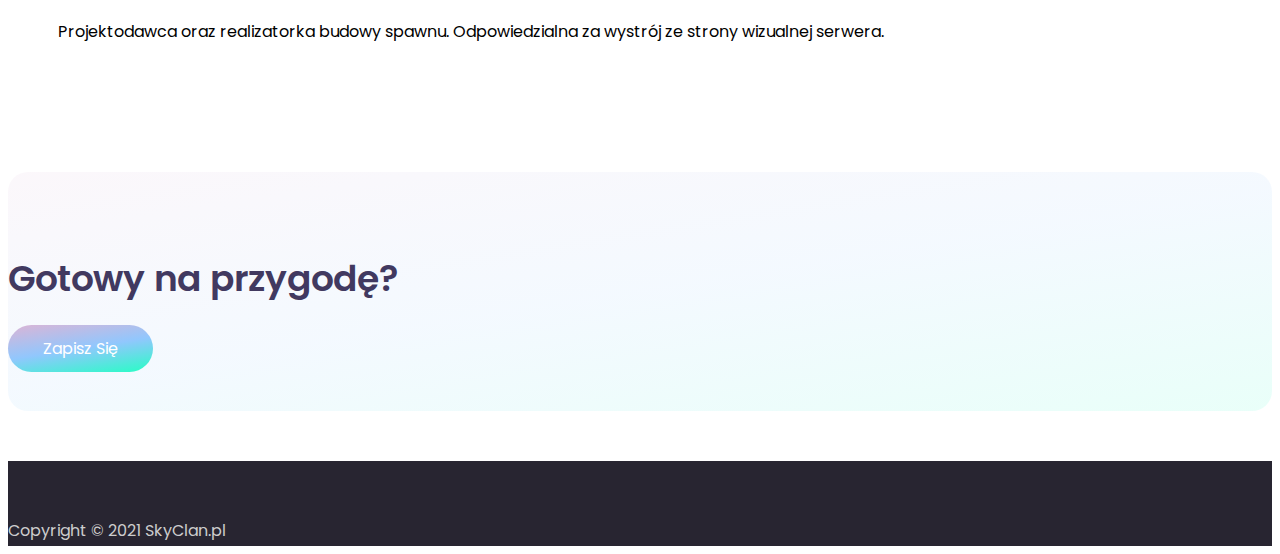
==== commit 64a1ce7d: "Update index.html" ====
--- a/index.html
+++ b/index.html
@@ -134,7 +134,7 @@
                 <div class="col-md-9 mx-auto">
                     <div class="testimonial-inner d-lg-flex justify-content-between">
                         <img src="images/picture/fabisia.png" alt="" class="img-fluid">
-                        <p>Odpowiedzialna za budowę spawnu i poprawe wystroju serwera. Odpowiedzialna za wystruj serwera z strony wizualnej.</p>
+                        <p>Projektodawca oraz realizatorka budowy spawnu. Odpowiedzialna za wystrój ze strony wizualnej serwera.</p>
                     </div>
                 </div>
             </div>
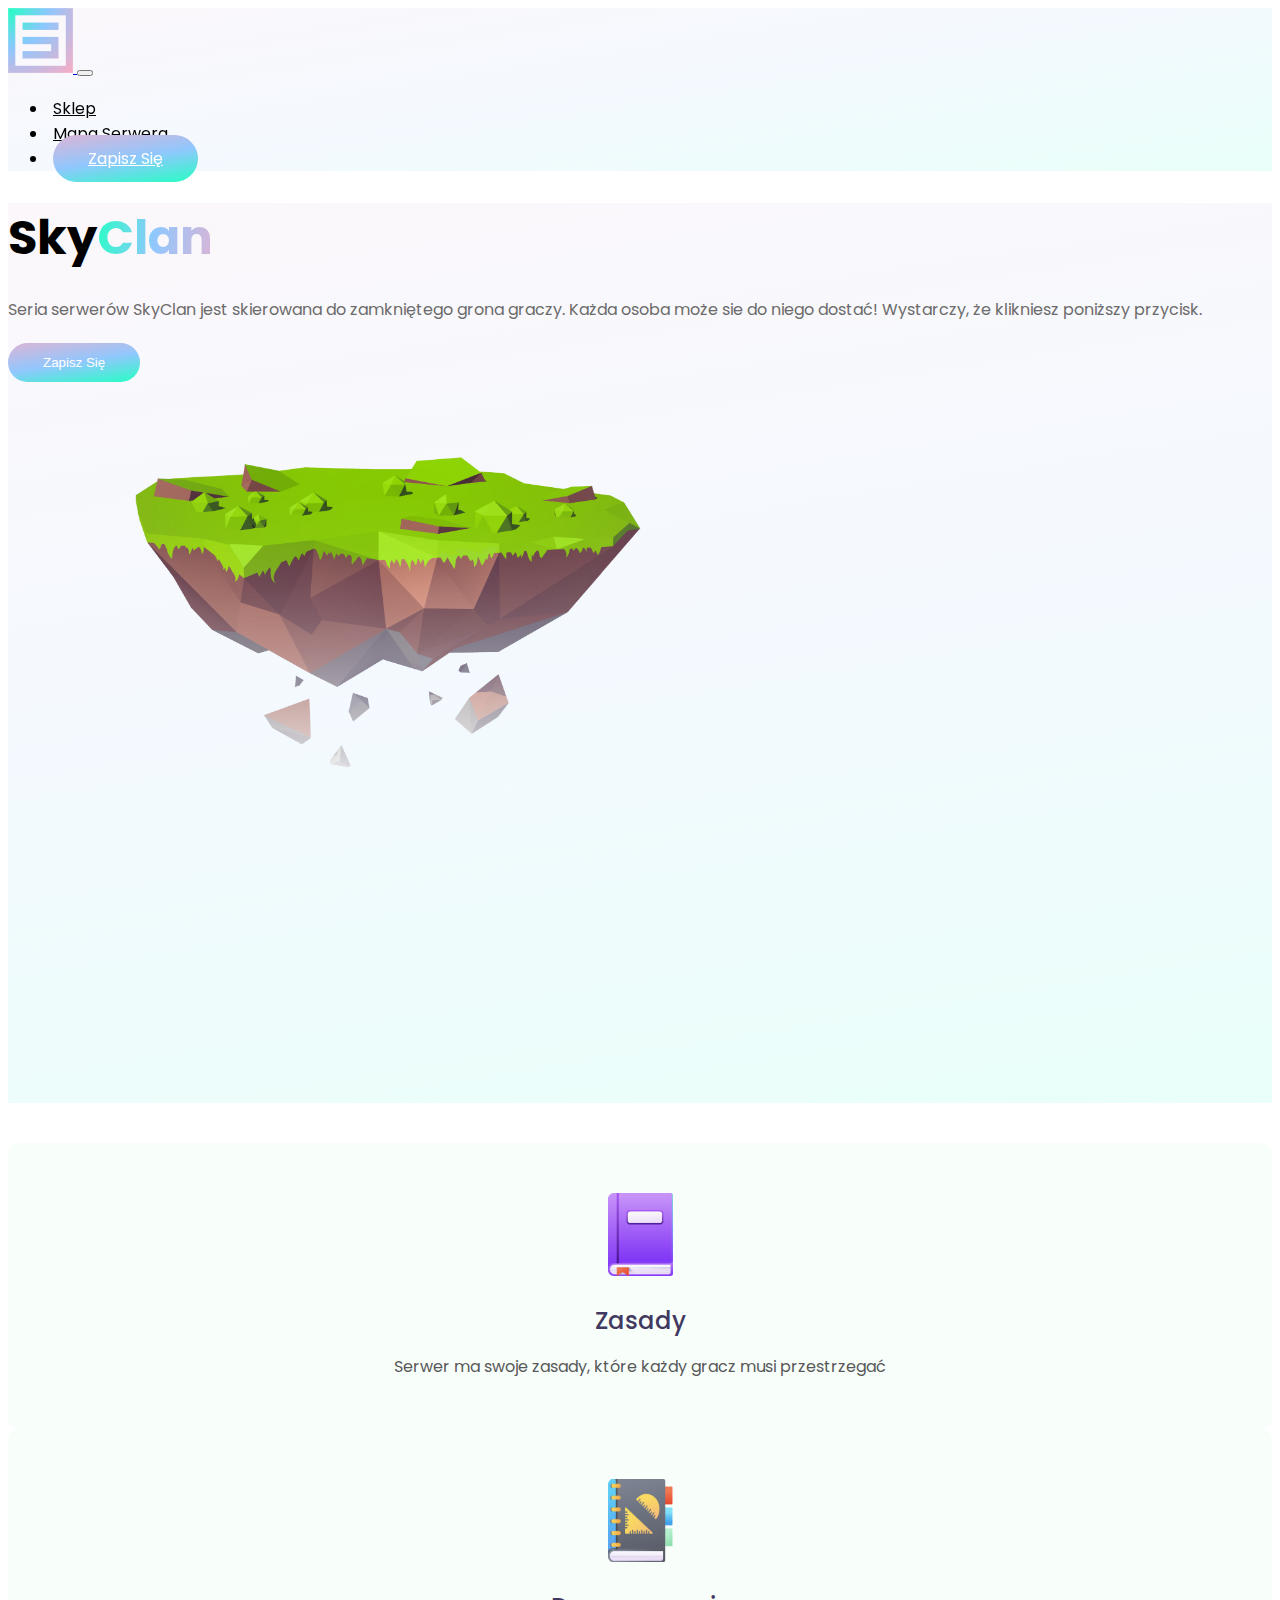
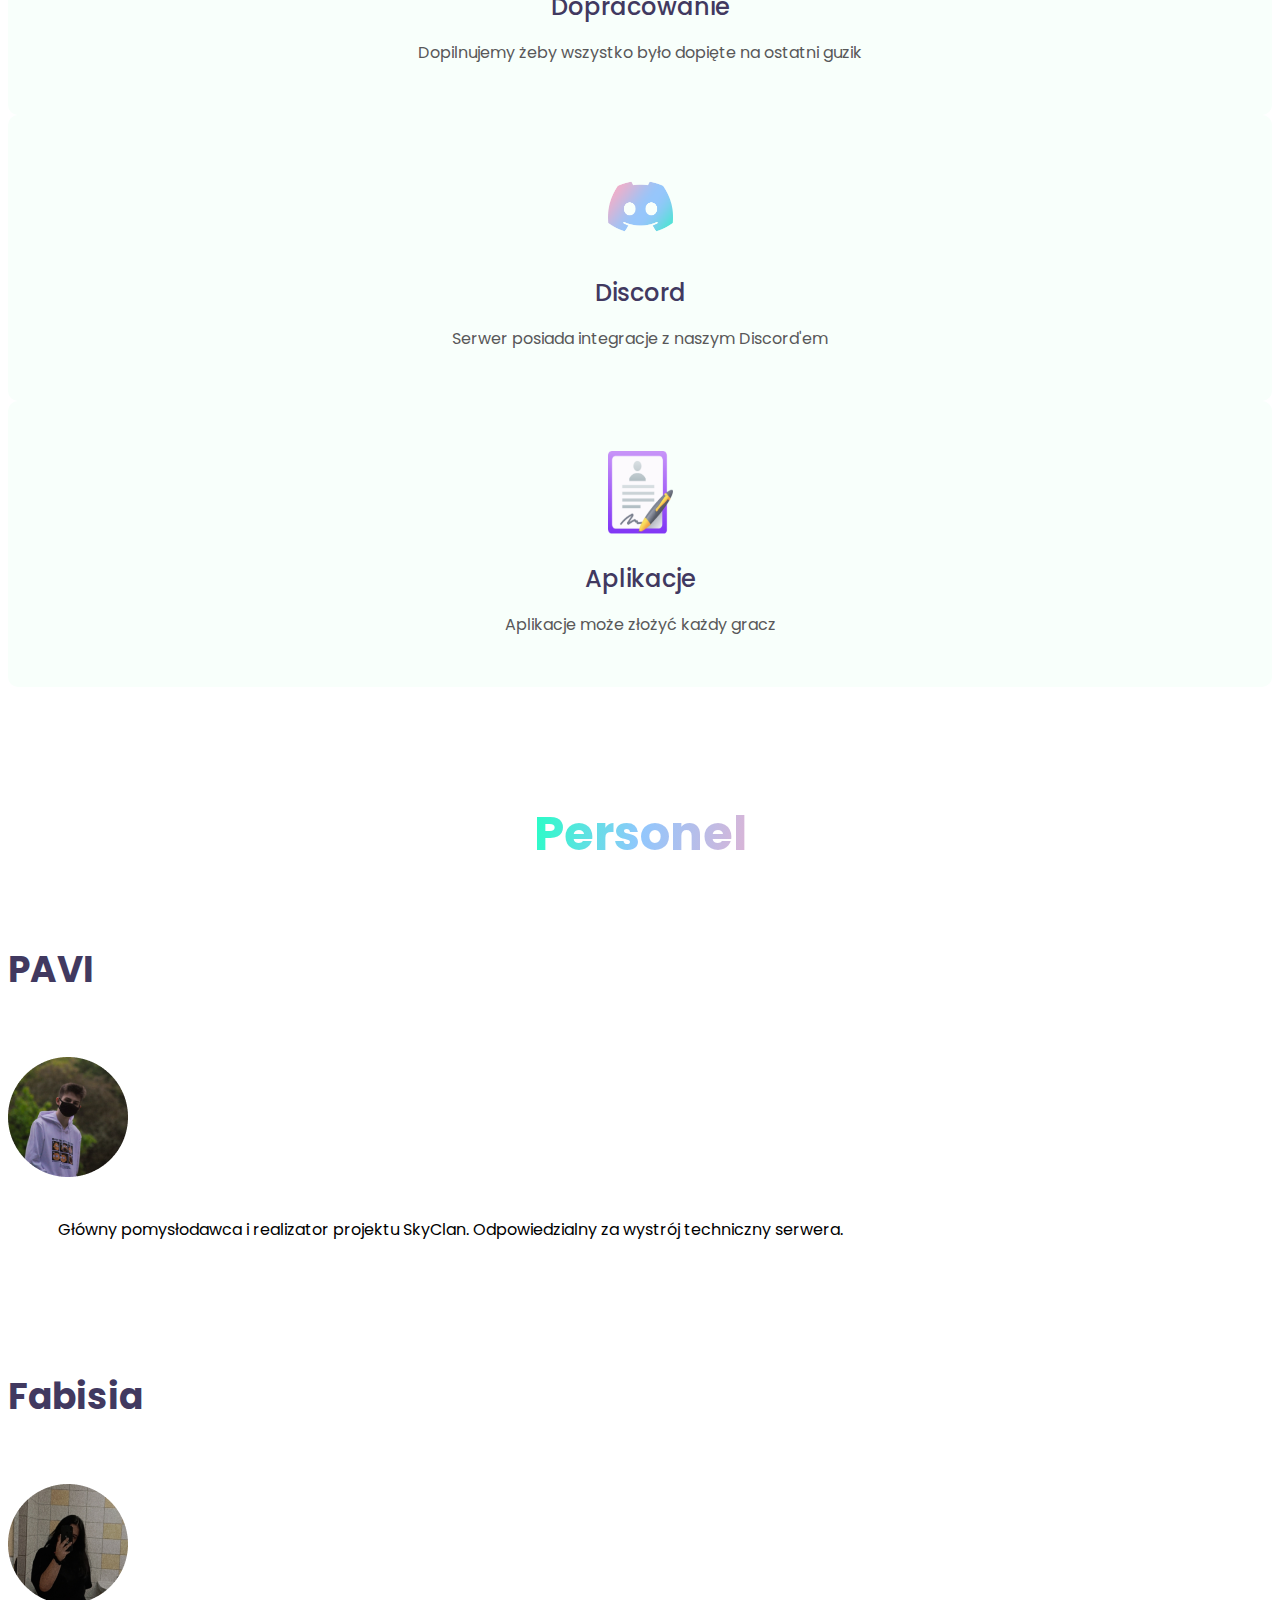
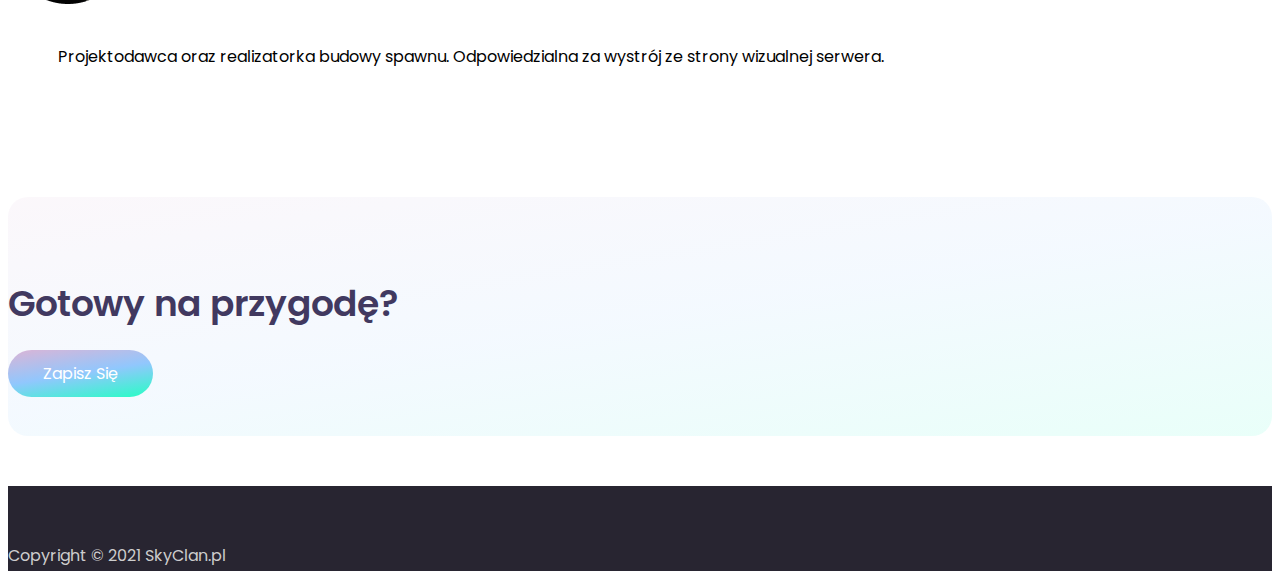
==== commit f0afef3c: "Update index.html" ====
--- a/index.html
+++ b/index.html
@@ -31,6 +31,9 @@
                 </button>
                 <div class="collapse navbar-collapse" id="navbarNav">
                     <ul class="navbar-nav ml-auto">
+                        <li class="nav-item">
+                            <a class="nav-link" href="https://www.sklepmc.pl/shop/LQ0uNwCP/server/2735">Sklep</a>
+                        </li>
                         <li class="nav-item">
                             <a class="nav-link" href="#">Mapa Serwera</a>
                         </li>
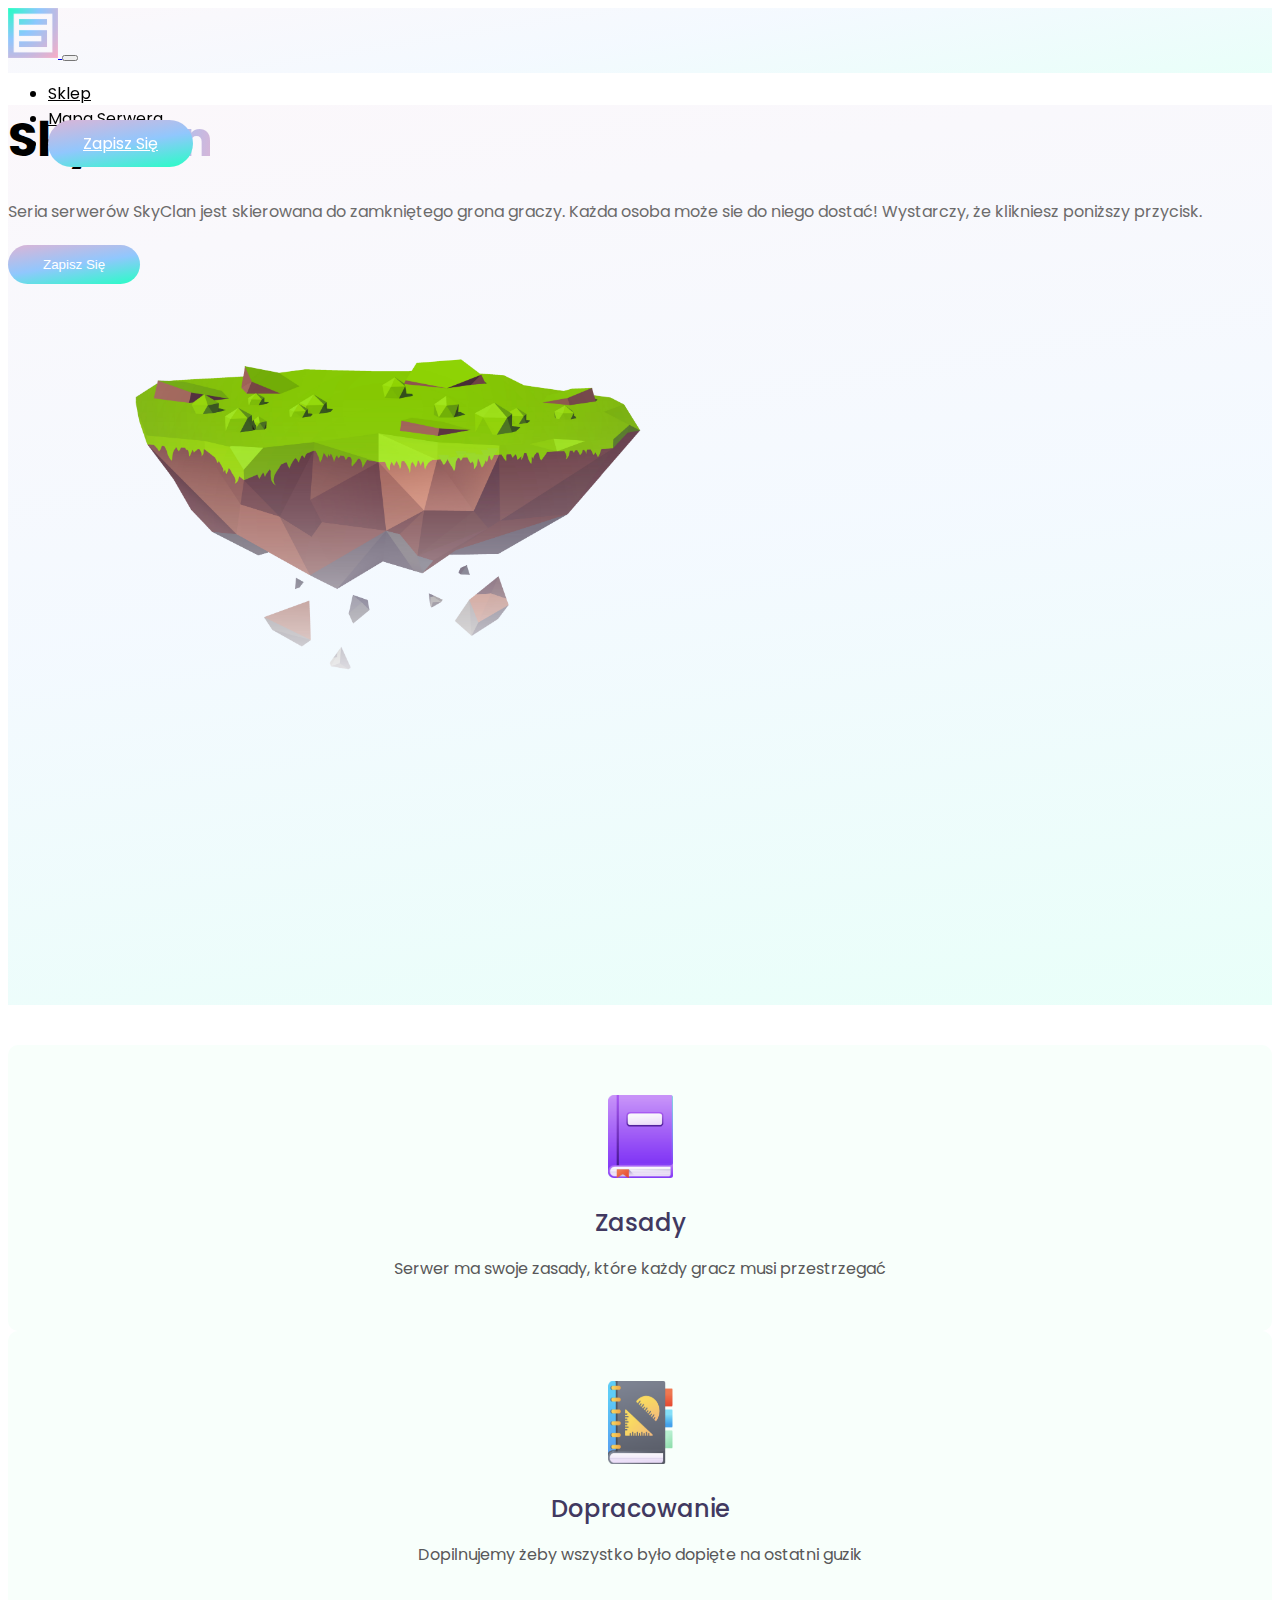
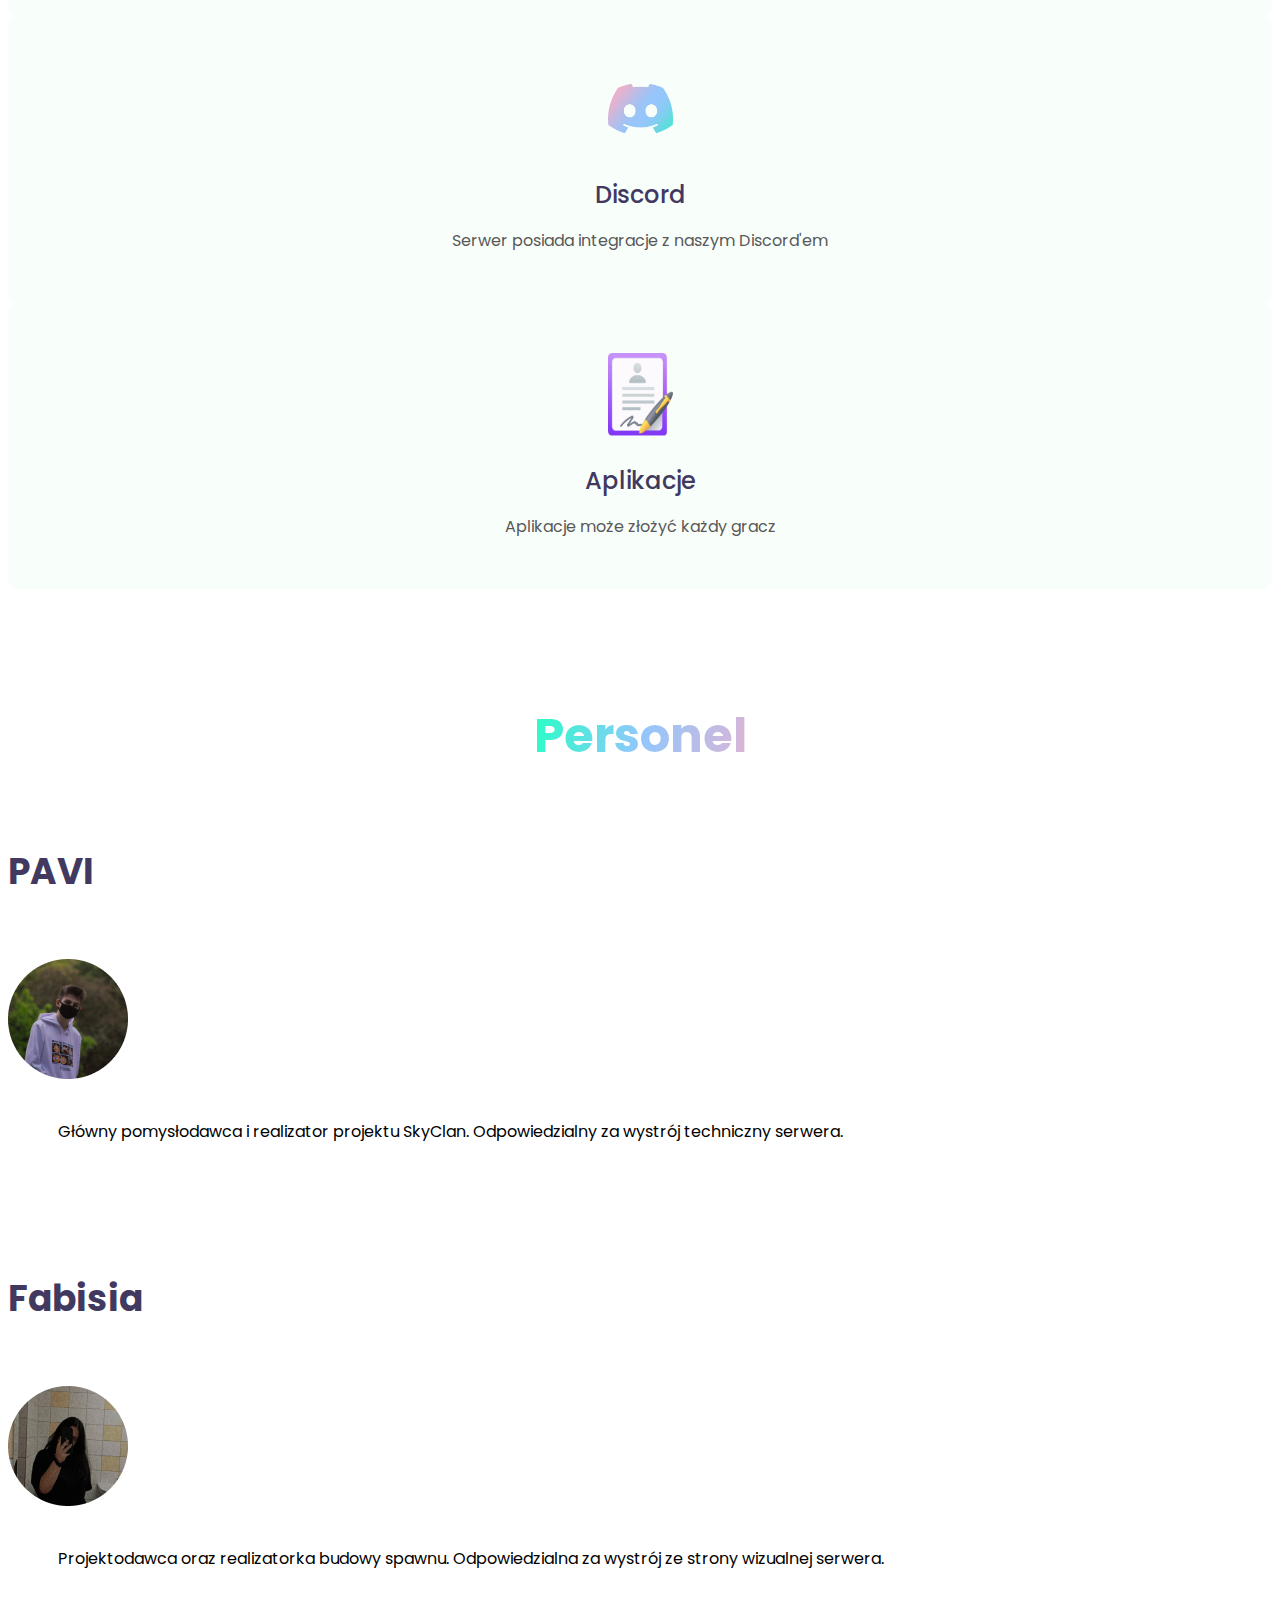
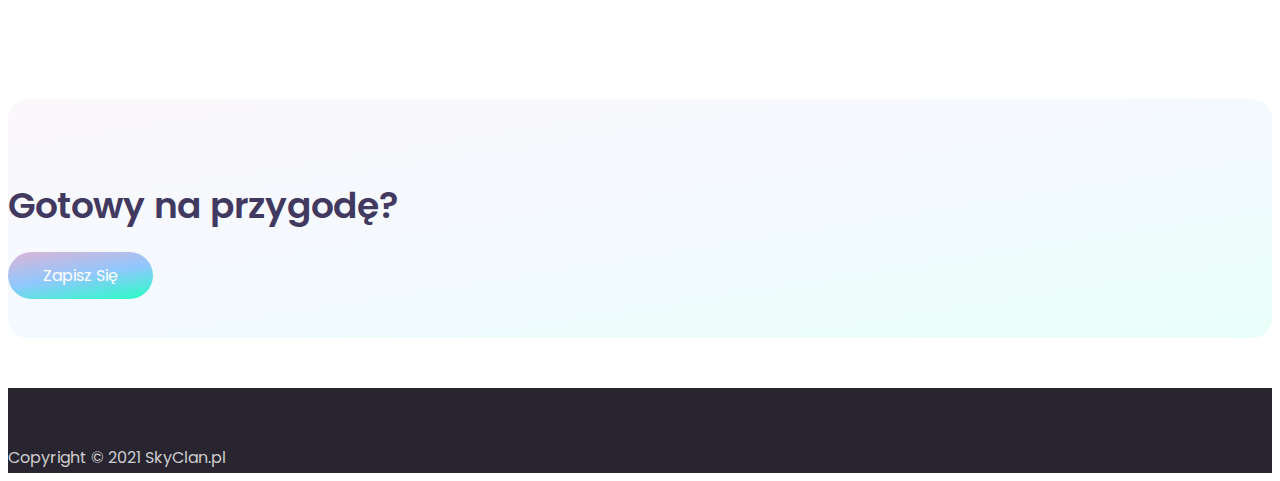
==== commit 10193032: "Update index.html" ====
--- a/index.html
+++ b/index.html
@@ -24,7 +24,7 @@
         <div class="container">
             <nav class="navbar navbar-expand-lg navbar-light">
                 <a class="navbar-brand" href="#">
-                    <img src="images/logo.png" alt="" width="65">
+                    <img src="images/logo.png" alt="" width="50">
                 </a>
                 <button class="navbar-toggler" type="button" data-toggle="collapse" data-target="#navbarNav" aria-controls="navbarNav" aria-expanded="false" aria-label="Toggle navigation">
                     <span class="navbar-toggler-icon"></span>
--- a/style.css
+++ b/style.css
@@ -16,9 +16,10 @@
     background: rgb(39,254,197);
     background: linear-gradient(351deg, rgba(39,254,197, 0.1) 0%, rgba(145,199,253, 0.1) 50%, rgba(249, 173, 198, 0.1) 120%);
     backdrop-filter: blur(15px);
+    height: 65px;
 }
 .nav-item{
-    padding: 0px 5px;
+    height: px;
 }
 .nav-btn{
     padding: 12px 35px;
